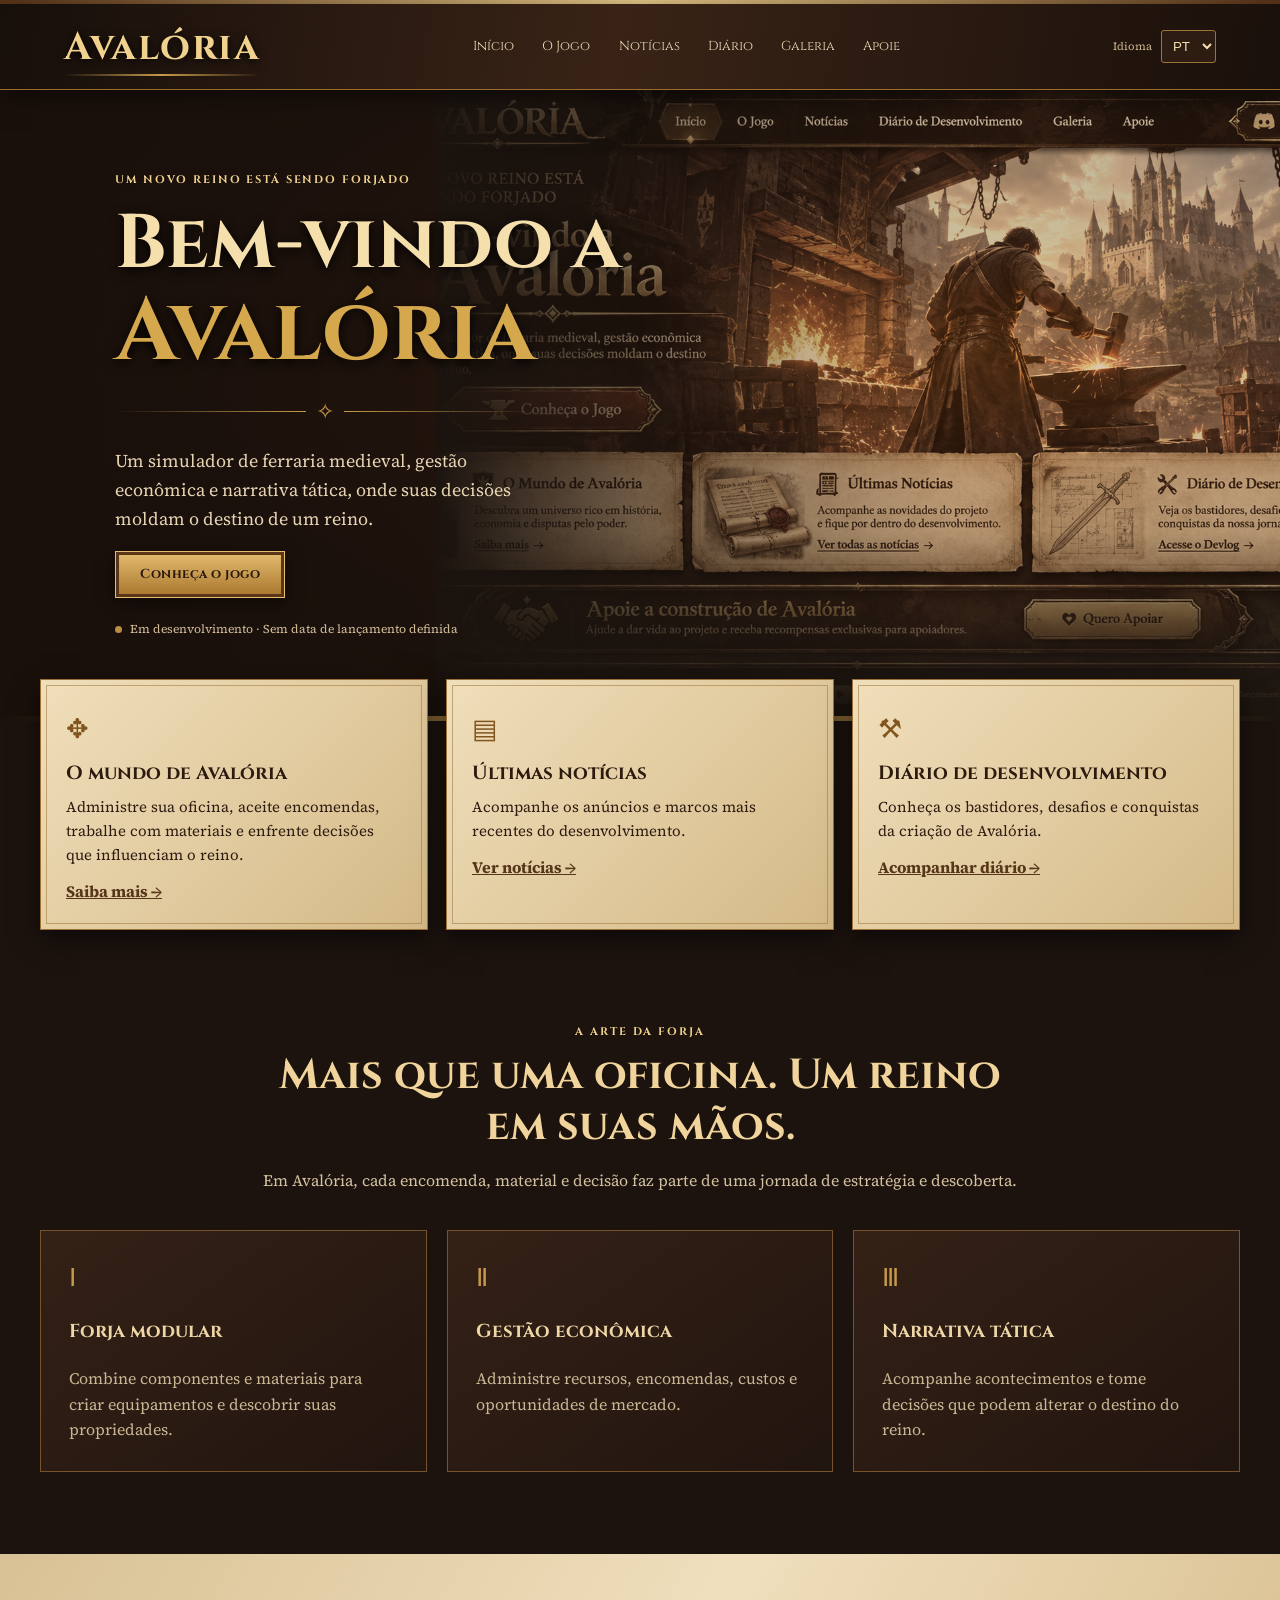
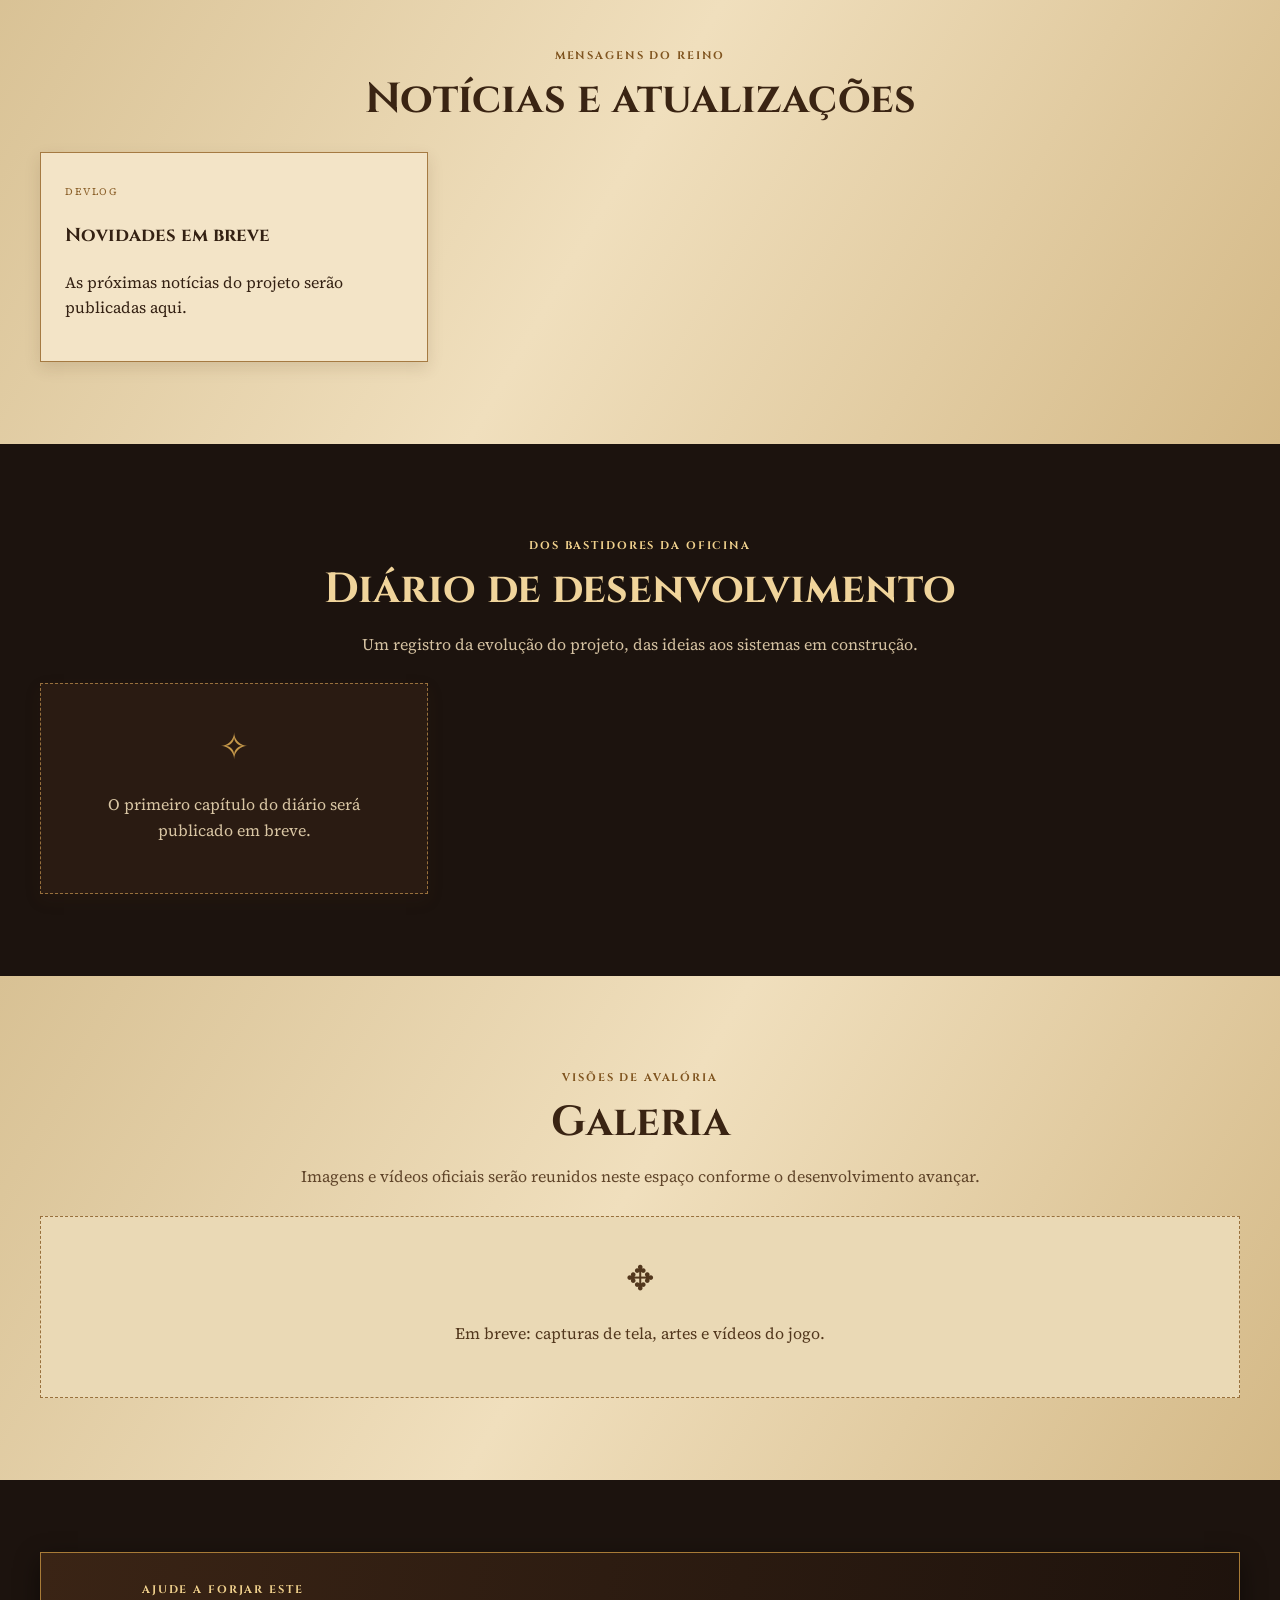
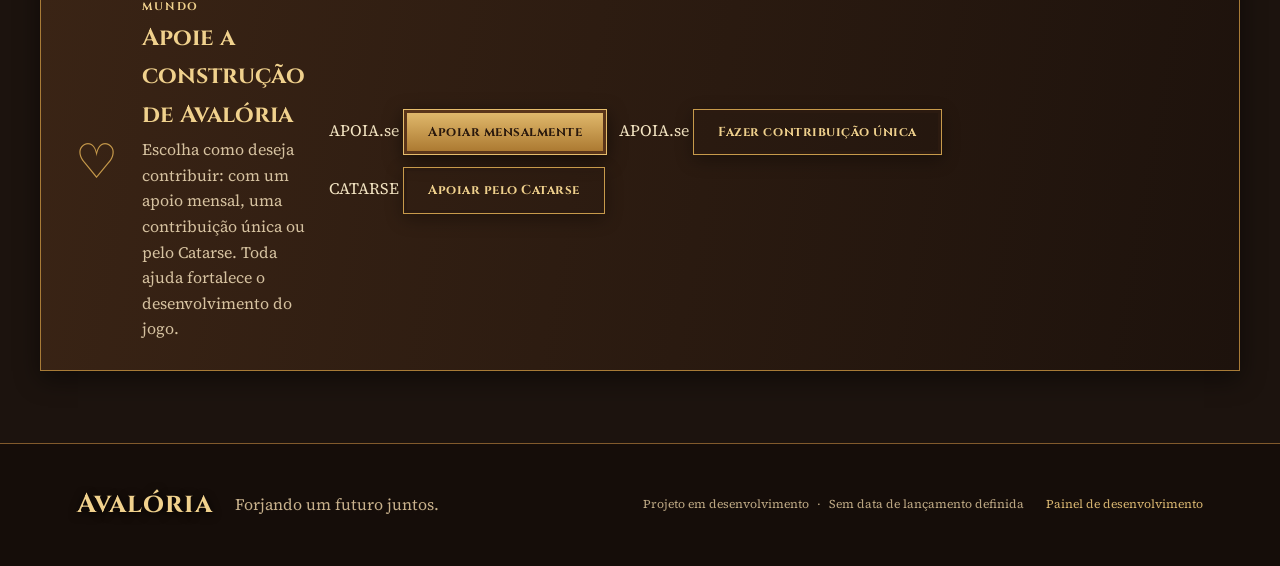
==== index.html @ 43fd10cb "Label support buttons with platform names" ====
<!doctype html>
<html lang="pt-BR">
<head>
  <meta charset="utf-8">
  <meta name="viewport" content="width=device-width, initial-scale=1">
  <meta name="theme-color" content="#21160f">
  <meta name="description" content="Conheça Avalória, um simulador medieval de ferraria, gestão econômica e narrativa tática.">
  <title>Avalória — Um novo reino está sendo forjado</title>
  <link rel="preconnect" href="https://fonts.googleapis.com">
  <link rel="preconnect" href="https://fonts.gstatic.com" crossorigin>
  <link href="https://fonts.googleapis.com/css2?family=Cinzel:wght@500;600;700&family=Source+Serif+4:wght@400;500;600&display=swap" rel="stylesheet">
  <link rel="stylesheet" href="assets/css/style.css">
</head>
<body>
  <div class="top-rule"></div>
  <header class="site-header">
    <a class="wordmark" href="#inicio" aria-label="Avalória - início">Avalória<span class="wordmark-rule"></span></a>
    <button class="menu-toggle" aria-label="Abrir menu" aria-expanded="false">☰</button>
    <nav class="main-nav" aria-label="Navegação principal">
      <a href="#inicio" data-i18n="nav.home">Início</a>
      <a href="#jogo" data-i18n="nav.game">O Jogo</a>
      <a href="#noticias" data-i18n="nav.news">Notícias</a>
      <a href="#devlog" data-i18n="nav.devlog">Diário</a>
      <a href="#galeria" data-i18n="nav.gallery">Galeria</a>
      <a href="#apoie" data-i18n="nav.support">Apoie</a>
    </nav>
    <div class="header-actions">
      <label class="language-label" for="language">Idioma</label>
      <select id="language" aria-label="Selecionar idioma">
        <option value="pt">PT</option>
        <option value="en">EN</option>
      </select>
    </div>
  </header>

  <main>
    <section class="hero" id="inicio">
      <div class="hero-shade"></div>
      <div class="hero-copy">
        <p class="eyebrow" data-i18n="hero.eyebrow">UM NOVO REINO ESTÁ SENDO FORJADO</p>
        <h1 data-i18n="hero.title">Bem-vindo a <em>Avalória</em></h1>
        <div class="ornament"><span></span>✧<span></span></div>
        <p class="hero-description" data-i18n="hero.description">Um simulador de ferraria medieval, gestão econômica e narrativa tática, onde suas decisões moldam o destino de um reino.</p>
        <a class="button button-gold" href="#jogo" data-i18n="hero.cta">Conheça o jogo</a>
        <p class="status-note"><span class="status-dot"></span><span data-i18n="hero.status">Em desenvolvimento · Sem data de lançamento definida</span></p>
      </div>
      <div class="hero-art" role="img" aria-label="Ilustração conceitual de uma forja medieval"></div>
      <div class="hero-bottom"></div>
    </section>

    <section class="intro-grid section-wrap" id="jogo">
      <article class="parchment-card">
        <span class="card-icon">✥</span>
        <h2 data-i18n="game.title">O mundo de Avalória</h2>
        <p data-i18n="game.text">Administre sua oficina, aceite encomendas, trabalhe com materiais e enfrente decisões que influenciam o reino.</p>
        <a href="#sobre" class="text-link" data-i18n="common.learn">Saiba mais →</a>
      </article>
      <article class="parchment-card">
        <span class="card-icon">▤</span>
        <h2 data-i18n="news.title">Últimas notícias</h2>
        <p data-i18n="news.text">Acompanhe os anúncios e marcos mais recentes do desenvolvimento.</p>
        <a href="#noticias" class="text-link" data-i18n="common.read">Ver notícias →</a>
      </article>
      <article class="parchment-card">
        <span class="card-icon">⚒</span>
        <h2 data-i18n="devlog.title">Diário de desenvolvimento</h2>
        <p data-i18n="devlog.text">Conheça os bastidores, desafios e conquistas da criação de Avalória.</p>
        <a href="#devlog" class="text-link" data-i18n="common.follow">Acompanhar diário →</a>
      </article>
    </section>

    <section class="content-section section-wrap" id="sobre">
      <div class="section-heading">
        <p class="eyebrow" data-i18n="about.eyebrow">A ARTE DA FORJA</p>
        <h2 data-i18n="about.title">Mais que uma oficina. Um reino em suas mãos.</h2>
        <p data-i18n="about.lead">Em Avalória, cada encomenda, material e decisão faz parte de uma jornada de estratégia e descoberta.</p>
      </div>
      <div class="feature-grid">
        <article class="feature">
          <span>Ⅰ</span><h3 data-i18n="features.forgeTitle">Forja modular</h3>
          <p data-i18n="features.forgeText">Combine componentes e materiais para criar equipamentos e descobrir suas propriedades.</p>
        </article>
        <article class="feature">
          <span>Ⅱ</span><h3 data-i18n="features.economyTitle">Gestão econômica</h3>
          <p data-i18n="features.economyText">Administre recursos, encomendas, custos e oportunidades de mercado.</p>
        </article>
        <article class="feature">
          <span>Ⅲ</span><h3 data-i18n="features.storyTitle">Narrativa tática</h3>
          <p data-i18n="features.storyText">Acompanhe acontecimentos e tome decisões que podem alterar o destino do reino.</p>
        </article>
      </div>
    </section>

    <section class="content-section parchment-band" id="noticias">
      <div class="section-wrap">
        <div class="section-heading compact">
          <p class="eyebrow" data-i18n="news.eyebrow">MENSAGENS DO REINO</p>
          <h2 data-i18n="news.heading">Notícias e atualizações</h2>
        </div>
        <div class="post-grid" id="news-list">
          <article class="post-card"><span class="post-date">DEVLOG</span><h3 data-i18n="news.placeholderTitle">Novidades em breve</h3><p data-i18n="news.placeholderText">As próximas notícias do projeto serão publicadas aqui.</p></article>
        </div>
      </div>
    </section>

    <section class="content-section section-wrap" id="devlog">
      <div class="section-heading compact">
        <p class="eyebrow" data-i18n="devlog.eyebrow">DOS BASTIDORES DA OFICINA</p>
        <h2 data-i18n="devlog.heading">Diário de desenvolvimento</h2>
        <p data-i18n="devlog.intro">Um registro da evolução do projeto, das ideias aos sistemas em construção.</p>
      </div>
      <div class="post-grid" id="devlog-list">
        <article class="post-card devlog-placeholder">
          <span class="large-rune">✧</span>
          <p data-i18n="devlog.placeholder">O primeiro capítulo do diário será publicado em breve.</p>
        </article>
      </div>
    </section>

    <section class="content-section parchment-band" id="galeria">
      <div class="section-wrap">
        <div class="section-heading compact">
          <p class="eyebrow" data-i18n="gallery.eyebrow">VISÕES DE AVALÓRIA</p>
          <h2 data-i18n="gallery.heading">Galeria</h2>
          <p data-i18n="gallery.intro">Imagens e vídeos oficiais serão reunidos neste espaço conforme o desenvolvimento avançar.</p>
        </div>
        <div class="gallery-grid" id="gallery-list"><div class="gallery-placeholder"><span>✥</span><p data-i18n="gallery.placeholder">Em breve: capturas de tela, artes e vídeos do jogo.</p></div></div>
      </div>
    </section>

    <section class="support-banner section-wrap" id="apoie">
      <div class="support-mark">♡</div>
      <div class="support-copy">
        <p class="eyebrow" data-i18n="support.eyebrow">AJUDE A FORJAR ESTE MUNDO</p>
        <h2 data-i18n="support.title">Apoie a construção de Avalória</h2>
        <p data-i18n="support.text">Escolha como deseja contribuir: com um apoio mensal ou uma contribuição única. Toda ajuda fortalece o desenvolvimento do jogo.</p>
      </div>
      <div class="support-actions">
        <div class="support-option">
          <span class="support-platform">APOIA.se</span>
          <a class="button button-gold" href="https://apoia.se/avaloria" target="_blank" rel="noopener noreferrer" data-i18n="support.monthly">Apoiar mensalmente</a>
        </div>
        <div class="support-option">
          <span class="support-platform">APOIA.se</span>
          <a class="button button-outline" href="https://apoia.se/avaloriapontual" target="_blank" rel="noopener noreferrer" data-i18n="support.once">Fazer contribuição única</a>
        </div>
        <div class="support-option">
          <span class="support-platform">CATARSE</span>
          <a class="button button-outline" href="https://www.catarse.com.br/avaloria" target="_blank" rel="noopener noreferrer" data-i18n="support.catarse">Apoiar pelo Catarse</a>
        </div>
      </div>
    </section>
  </main>

  <footer class="site-footer">
    <a class="footer-wordmark" href="#inicio">Avalória</a>
    <p data-i18n="footer.tagline">Forjando um futuro juntos.</p>
    <div class="footer-meta"><span data-i18n="footer.status">Projeto em desenvolvimento</span><span>·</span><span data-i18n="footer.release">Sem data de lançamento definida</span></div>
    <a class="footer-admin" href="admin/" data-i18n="footer.admin">Painel de desenvolvimento</a>
  </footer>
  <script src="assets/js/i18n.js"></script>
  <script src="assets/js/main.js"></script>
</body>
</html>
---- assets/css/style.css ----
*{box-sizing:border-box} :root{--wood:#21160f;--wood2:#382318;--gold:#c79a4b;--gold-light:#f0d18d;--paper:#e8d5ad;--paper-light:#f4e8cb;--ink:#2d1b10;--muted:#b9a17b} html{scroll-behavior:smooth} body{margin:0;background:#1c130e;color:#f3e4c2;font-family:"Source Serif 4",Georgia,serif;line-height:1.6} a{color:inherit}.top-rule{height:4px;background:linear-gradient(90deg,#5b3518,var(--gold-light),#5b3518)}.site-header{position:relative;z-index:5;min-height:86px;padding:12px clamp(20px,5vw,76px);display:flex;align-items:center;justify-content:space-between;gap:24px;background:linear-gradient(100deg,#170f0b,#392316 48%,#1a100b);border-bottom:1px solid #9a6d2d;box-shadow:0 6px 24px #0008}.wordmark,.footer-wordmark{font-family:Cinzel,serif;font-weight:700;color:var(--gold-light);font-size:clamp(28px,3vw,43px);text-decoration:none;letter-spacing:.04em;text-shadow:0 2px 10px #000}.wordmark-rule{display:block;height:2px;margin-top:-4px;background:linear-gradient(90deg,transparent,var(--gold),transparent)}.main-nav{display:flex;gap:clamp(12px,2.2vw,32px);align-items:center}.main-nav a,.admin-link{font-family:Cinzel,serif;font-size:13px;text-decoration:none;color:#f0dfbd;white-space:nowrap}.main-nav a:hover,.admin-link:hover{color:var(--gold-light)}.header-actions{display:flex;align-items:center;gap:9px}.language-label{font-size:11px;color:#c8b18a}.header-actions select{background:#2d1c12;color:#f5dfb0;border:1px solid #9d7438;padding:7px;border-radius:3px}.admin-link{border-left:1px solid #80602f;padding-left:12px}.menu-toggle{display:none;background:none;color:var(--gold-light);border:1px solid #9d7438;padding:8px 12px;font-size:20px}.hero{position:relative;min-height:590px;display:flex;align-items:center;overflow:hidden;background:radial-gradient(ellipse at 78% 42%,#a65a1c 0,#5b3018 23%,#24160f 62%,#160e09 100%)}.hero-art{position:absolute;inset:0 0 0 34%;background:linear-gradient(90deg,#1b110d 0%,#1b110d66 25%,transparent 60%),linear-gradient(0deg,#1c130e 0%,transparent 30%),url("../images/hero-conceito.png") center 44%/cover;opacity:.68;filter:sepia(.45) saturate(.85)}.hero-shade{position:absolute;inset:0;background:linear-gradient(90deg,#1a100b 0%,#1a100bdd 32%,transparent 75%)}.hero-copy{position:relative;z-index:2;width:min(600px,58%);margin-left:clamp(24px,9vw,140px);padding:70px 0}.eyebrow{font-family:Cinzel,serif;letter-spacing:.17em;color:var(--gold-light);font-size:11px;font-weight:700}.hero h1{font-family:Cinzel,serif;font-size:clamp(42px,6vw,76px);line-height:1.08;margin:14px 0;color:#f5dfad;text-shadow:0 3px 12px #000}.hero h1 em{display:block;font-style:normal;font-size:1.16em;color:#d6a84e}.ornament{display:flex;align-items:center;gap:10px;color:var(--gold);font-size:22px;max-width:420px}.ornament span{height:1px;flex:1;background:linear-gradient(90deg,transparent,var(--gold))}.ornament span:last-child{background:linear-gradient(90deg,var(--gold),transparent)}.hero-description{max-width:430px;font-size:18px;color:#e7d5b4}.button{display:inline-flex;align-items:center;justify-content:center;padding:12px 24px;text-decoration:none;font-family:Cinzel,serif;font-weight:700;font-size:13px;letter-spacing:.04em;border:1px solid #e6bd6d;box-shadow:inset 0 0 0 3px #5a351a,0 5px 18px #0008;transition:.2s}.button:hover{transform:translateY(-2px);filter:brightness(1.12)}.button-gold{background:linear-gradient(#e4bd70,#a8752d);color:#29180d}.status-note{font-size:12px;color:#d2bd99;margin-top:22px}.status-dot{display:inline-block;width:7px;height:7px;border-radius:50%;background:#b98d42;margin-right:8px}.hero-bottom{position:absolute;bottom:0;left:0;right:0;height:5px;background:linear-gradient(90deg,transparent,#b78a43,transparent)}.section-wrap{width:min(1200px,calc(100% - 44px));margin-inline:auto}.intro-grid{position:relative;z-index:3;margin-top:-42px;display:grid;grid-template-columns:repeat(3,1fr);gap:18px}.parchment-card{background:linear-gradient(135deg,#f0dfbb,#d4b987);color:var(--ink);padding:27px 25px 24px;border:1px solid #9c7138;box-shadow:0 10px 25px #0008;position:relative}.parchment-card:after{content:"";position:absolute;inset:5px;border:1px solid #a77d43;pointer-events:none;opacity:.6}.card-icon{font-size:27px;color:#82551f}.parchment-card h2{font-family:Cinzel,serif;font-size:19px;margin:7px 0}.parchment-card p{font-size:15px;margin:0 0 12px}.text-link{font-weight:700;color:#573619}.content-section{padding-top:82px;padding-bottom:82px}.section-heading{text-align:center;max-width:760px;margin:0 auto 36px}.section-heading h2{font-family:Cinzel,serif;font-size:clamp(28px,4vw,42px);line-height:1.2;margin:8px 0 14px;color:#f0d49b}.section-heading p:not(.eyebrow){color:#d4c1a1}.feature-grid{display:grid;grid-template-columns:repeat(3,1fr);gap:20px}.feature{padding:28px;border:1px solid #76532d;background:linear-gradient(145deg,#342116,#21150f)}.feature>span{font-family:Cinzel,serif;color:var(--gold);font-size:25px}.feature h3{font-family:Cinzel,serif;color:#eed6a6}.feature p{color:#c9b694;margin-bottom:0}.parchment-band{background:linear-gradient(120deg,#d8c194,#f0dfbd 48%,#d4b987);color:#2c1b10}.parchment-band .section-heading h2{color:#3a2413}.parchment-band .section-heading p:not(.eyebrow){color:#60452a}.parchment-band .eyebrow{color:#805520}.compact{margin-bottom:26px}.post-grid{display:grid;grid-template-columns:repeat(3,1fr);gap:18px}.post-card{padding:24px;background:#f3e4c7;border:1px solid #a57a42;box-shadow:0 6px 15px #4c2d1422;color:#342113}.post-card h3{font-family:Cinzel,serif}.post-date{font-size:10px;letter-spacing:.15em;color:#8c612b}.devlog-placeholder,.gallery-placeholder{border:1px dashed #98703c;padding:34px;text-align:center;color:#d9c6a4;background:#2a1b12}.large-rune{font-size:36px;color:var(--gold)}.gallery-placeholder{background:#ead9b5;color:#52371d}.gallery-placeholder span{font-size:34px}.support-banner{margin-top:72px;margin-bottom:72px;padding:28px 34px;display:flex;align-items:center;gap:24px;border:1px solid #a87b37;background:linear-gradient(100deg,#3a2415,#1d120c);box-shadow:0 8px 24px #0007}.support-mark{font-size:48px;color:var(--gold)}.support-copy{flex:1}.support-copy h2{font-family:Cinzel,serif;color:#f0d18d;margin:3px 0}.support-copy p:last-child{margin:0;color:#d6c2a0}.support-copy .eyebrow{margin:0}.site-footer{padding:32px clamp(20px,6vw,90px);border-top:1px solid #815a2c;display:flex;align-items:center;gap:22px;flex-wrap:wrap;background:#150d09}.footer-wordmark{font-size:27px}.site-footer p{color:#c8b18c}.footer-meta{margin-left:auto;display:flex;gap:8px;flex-wrap:wrap;color:#bca783;font-size:12px}.footer-admin{font-size:12px;color:#d5b36f}.site-footer a{text-decoration:none}@media(max-width:950px){.site-header{flex-wrap:wrap}.menu-toggle{display:block;margin-left:auto}.main-nav{display:none;order:4;width:100%;flex-direction:column;align-items:flex-start;padding:12px 0}.main-nav.open{display:flex}.header-actions{order:3}.hero-copy{width:70%;margin-left:6vw}.hero-art{left:20%;opacity:.48}.intro-grid{grid-template-columns:1fr}.parchment-card{padding:22px}.feature-grid,.post-grid{grid-template-columns:1fr}.support-banner{flex-wrap:wrap}.support-banner .button{width:100%}.footer-meta{margin-left:0}}@media(max-width:560px){.site-header{padding:12px 18px}.wordmark{font-size:30px}.hero{min-height:560px}.hero-copy{width:auto;margin:0;padding:60px 24px}.hero-art{left:0;opacity:.28}.hero h1{font-size:43px}.hero-description{font-size:16px}.section-wrap{width:calc(100% - 32px)}.content-section{padding-top:58px;padding-bottom:58px}.support-banner{padding:22px}.site-footer{display:block}.footer-meta{margin-top:12px}.intro-grid{margin-top:-24px}}

.gallery-grid{display:grid;grid-template-columns:repeat(3,minmax(0,1fr));gap:18px;align-items:stretch}
.gallery-card{overflow:hidden;background:#f3e4c7;border:1px solid #a57a42;box-shadow:0 6px 15px #4c2d1422;color:#342113}
.gallery-card img{display:block;width:100%;height:210px;object-fit:cover}
.gallery-card-content{padding:18px 20px 20px}
.gallery-card h3{font-family:Cinzel,serif;margin:0 0 8px;color:#342113}
.gallery-card p{margin:0 0 12px;color:#60452a}
.gallery-card a{display:inline-block;color:#805520;font-weight:700}
.gallery-grid .gallery-placeholder{grid-column:1/-1}
@media(max-width:950px){.gallery-grid{grid-template-columns:1fr}}

.support-actions{display:flex;align-items:center;gap:12px;flex-wrap:wrap}
.button-outline{background:transparent;color:#f0d18d;border-color:#c79a4b;box-shadow:inset 0 0 0 3px #2b1a10,0 5px 18px #0005}
.button-outline:hover{background:#4a301c}
@media(max-width:950px){.support-actions{width:100%}.support-actions .button{flex:1}}
@media(max-width:560px){.support-actions{flex-direction:column}.support-actions .button{width:100%}}
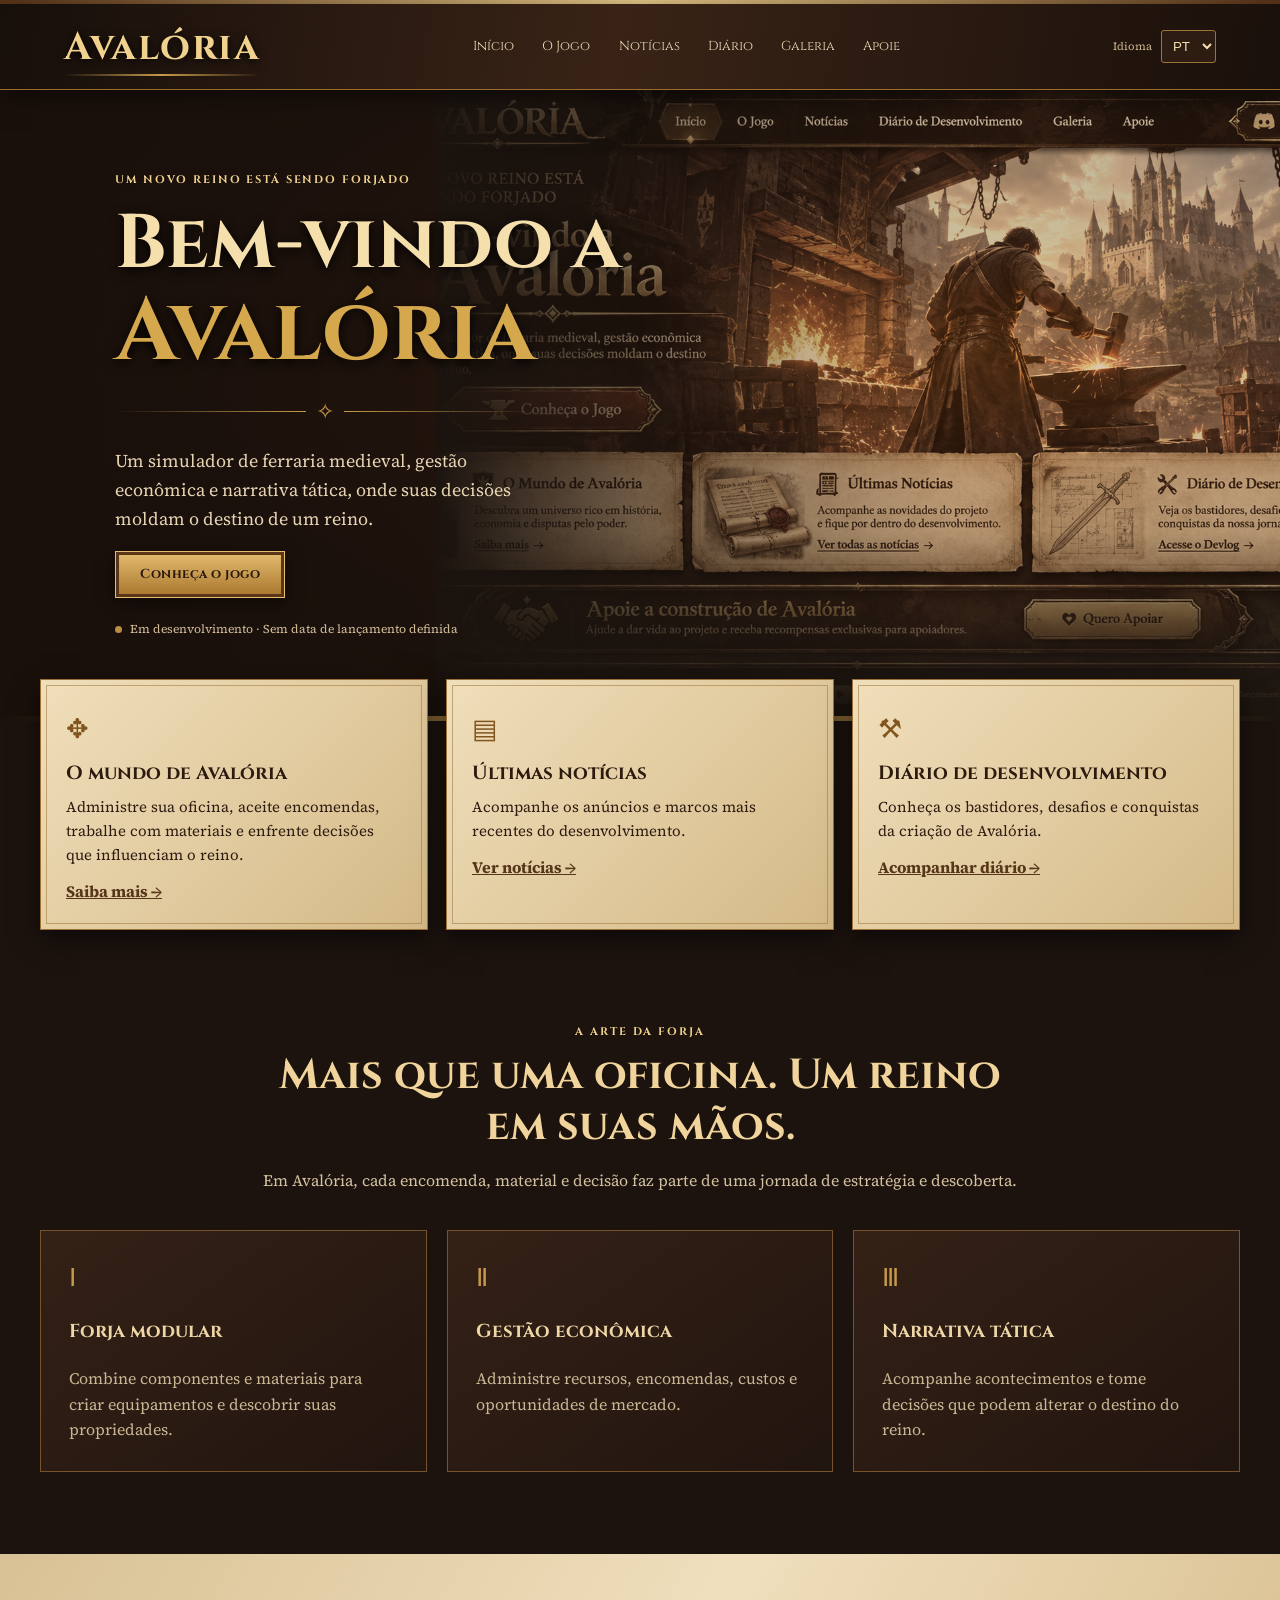
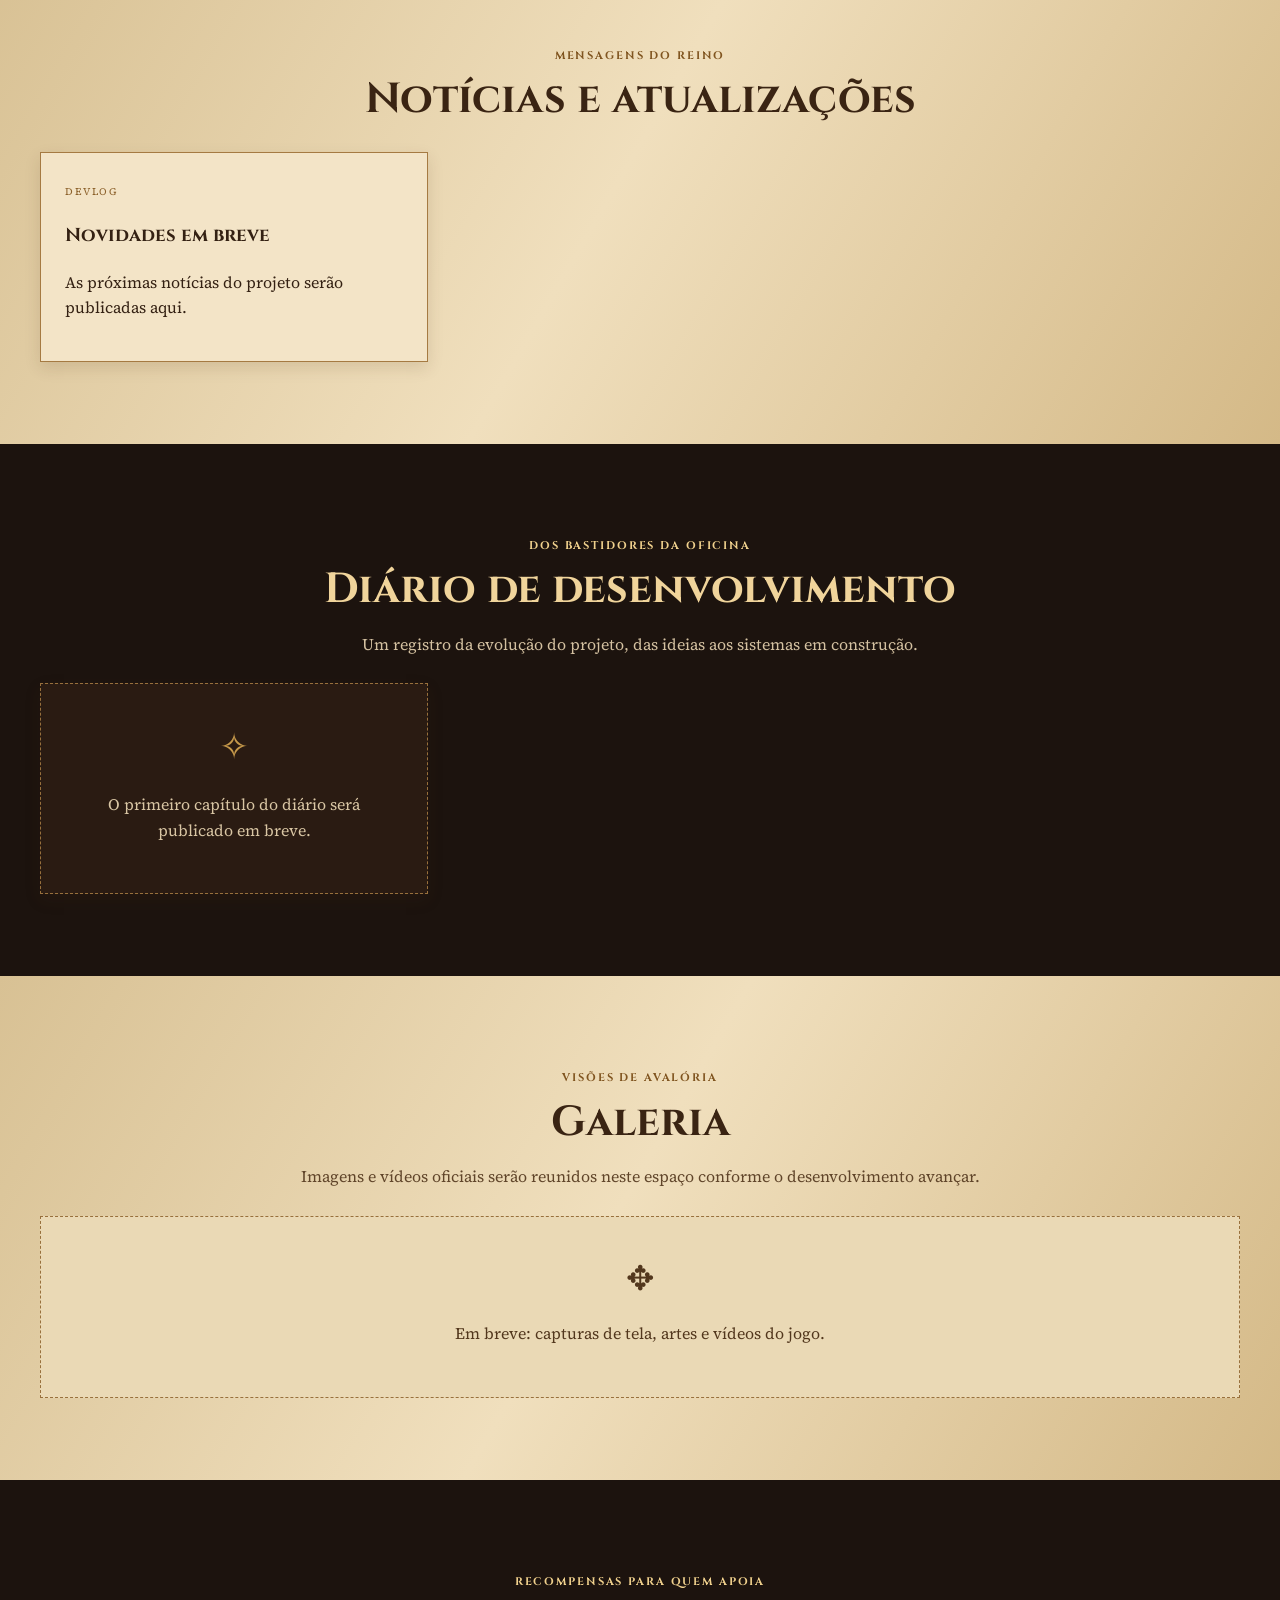
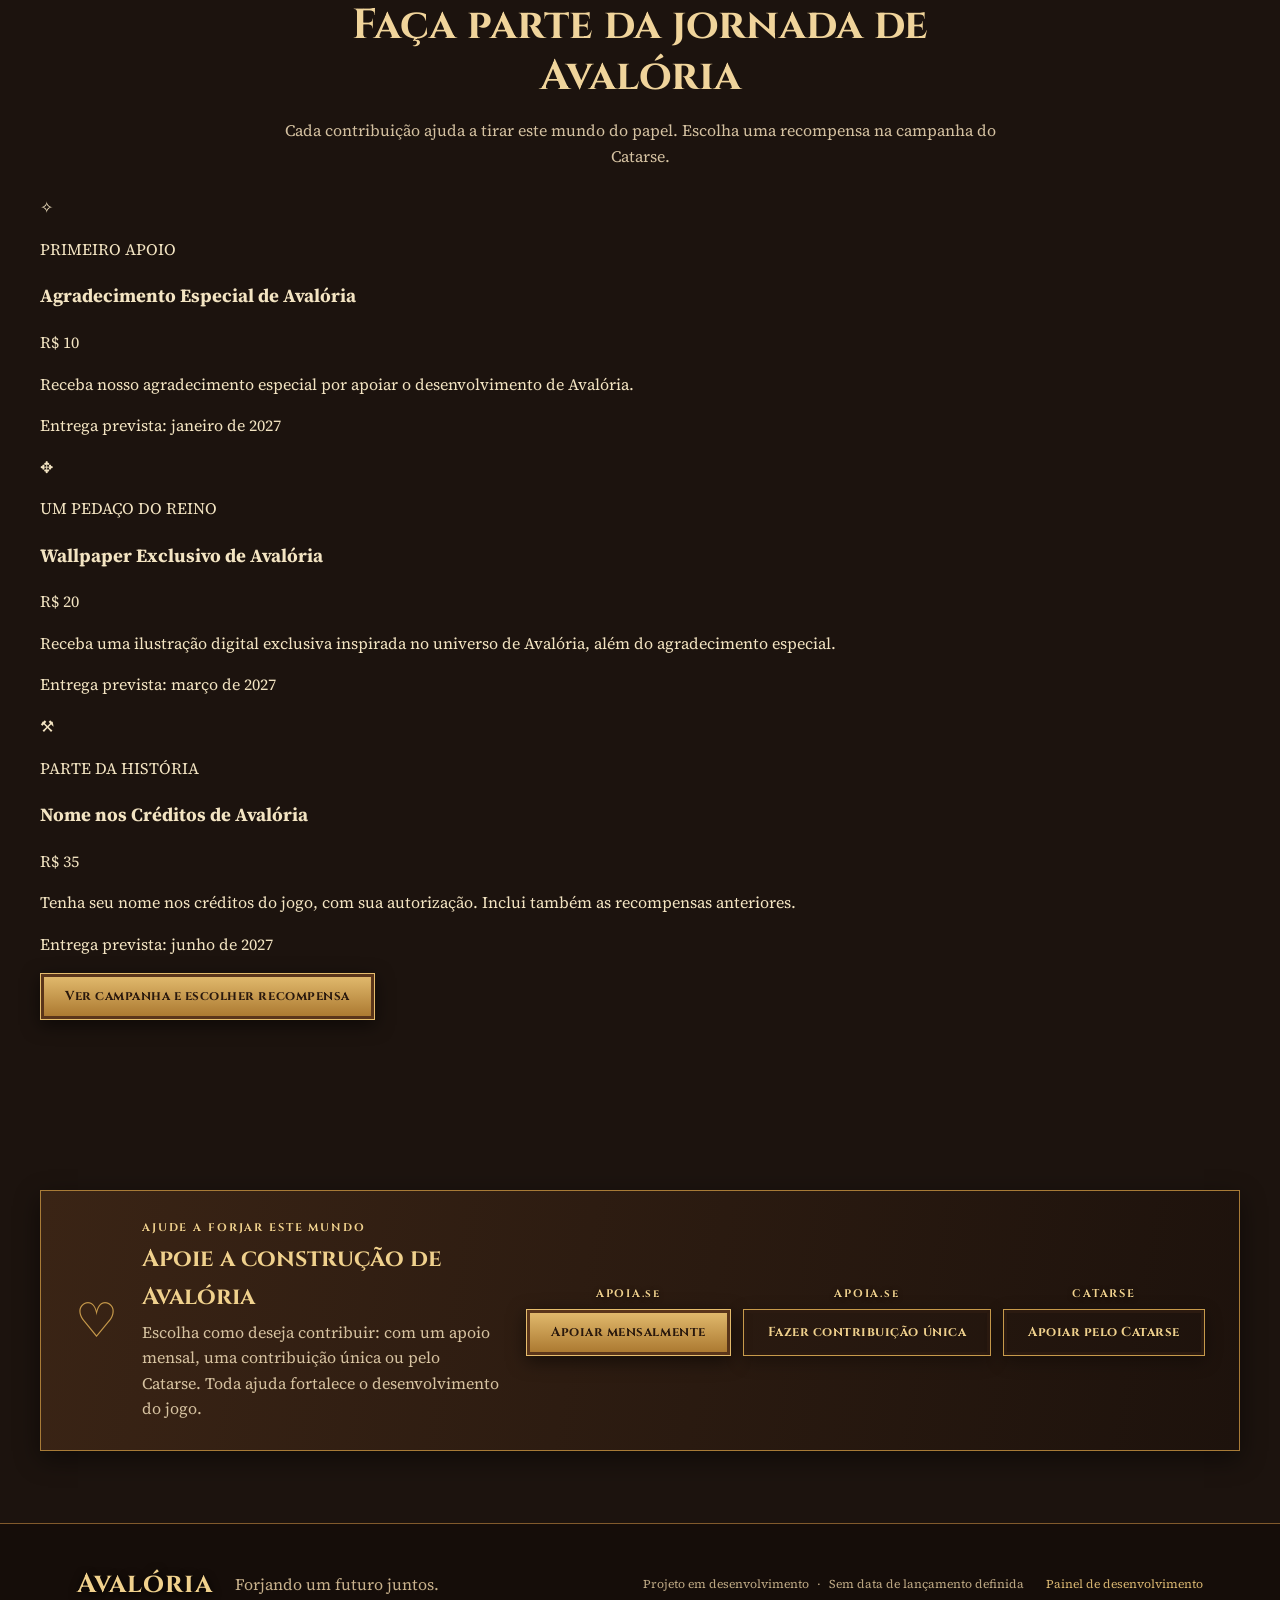
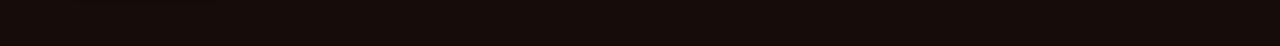
==== commit 4fd948e0: "Add Catarse reward showcase section" ====
--- a/index.html
+++ b/index.html
@@ -128,6 +128,47 @@
       </div>
     </section>
 
+    <section class="content-section support-rewards section-wrap" id="recompensas">
+      <div class="section-heading compact">
+        <p class="eyebrow" data-i18n="rewards.eyebrow">RECOMPENSAS PARA QUEM APOIA</p>
+        <h2 data-i18n="rewards.heading">Faça parte da jornada de Avalória</h2>
+        <p data-i18n="rewards.intro">Cada contribuição ajuda a tirar este mundo do papel. Escolha uma recompensa na campanha do Catarse.</p>
+      </div>
+      <div class="reward-grid">
+        <article class="reward-card">
+          <div class="reward-art reward-art-thanks" aria-hidden="true"><span>✧</span></div>
+          <div class="reward-content">
+            <p class="reward-level" data-i18n="rewards.level1">PRIMEIRO APOIO</p>
+            <h3 data-i18n="rewards.thanksTitle">Agradecimento Especial de Avalória</h3>
+            <p class="reward-price">R$ 10</p>
+            <p data-i18n="rewards.thanksText">Receba nosso agradecimento especial por apoiar o desenvolvimento de Avalória.</p>
+            <p class="reward-delivery" data-i18n="rewards.thanksDelivery">Entrega prevista: janeiro de 2027</p>
+          </div>
+        </article>
+        <article class="reward-card">
+          <div class="reward-art reward-art-wallpaper" aria-hidden="true"><span>✥</span></div>
+          <div class="reward-content">
+            <p class="reward-level" data-i18n="rewards.level2">UM PEDAÇO DO REINO</p>
+            <h3 data-i18n="rewards.wallpaperTitle">Wallpaper Exclusivo de Avalória</h3>
+            <p class="reward-price">R$ 20</p>
+            <p data-i18n="rewards.wallpaperText">Receba uma ilustração digital exclusiva inspirada no universo de Avalória, além do agradecimento especial.</p>
+            <p class="reward-delivery" data-i18n="rewards.wallpaperDelivery">Entrega prevista: março de 2027</p>
+          </div>
+        </article>
+        <article class="reward-card">
+          <div class="reward-art reward-art-credits" aria-hidden="true"><span>⚒</span></div>
+          <div class="reward-content">
+            <p class="reward-level" data-i18n="rewards.level3">PARTE DA HISTÓRIA</p>
+            <h3 data-i18n="rewards.creditsTitle">Nome nos Créditos de Avalória</h3>
+            <p class="reward-price">R$ 35</p>
+            <p data-i18n="rewards.creditsText">Tenha seu nome nos créditos do jogo, com sua autorização. Inclui também as recompensas anteriores.</p>
+            <p class="reward-delivery" data-i18n="rewards.creditsDelivery">Entrega prevista: junho de 2027</p>
+          </div>
+        </article>
+      </div>
+      <p class="rewards-cta"><a class="button button-gold" href="https://www.catarse.com.br/avaloria" target="_blank" rel="noopener noreferrer" data-i18n="rewards.cta">Ver campanha e escolher recompensa</a></p>
+    </section>
+
     <section class="support-banner section-wrap" id="apoie">
       <div class="support-mark">♡</div>
       <div class="support-copy">
--- a/assets/css/style.css
+++ b/assets/css/style.css
@@ -15,3 +15,9 @@
 .button-outline:hover{background:#4a301c}
 @media(max-width:950px){.support-actions{width:100%}.support-actions .button{flex:1}}
 @media(max-width:560px){.support-actions{flex-direction:column}.support-actions .button{width:100%}}
+
+
+/* Identificação da plataforma acima de cada opção de apoio */
+.support-option{display:flex;flex-direction:column;align-items:center;gap:7px;min-width:0}
+.support-platform{font-family:Cinzel,serif;font-size:11px;font-weight:700;letter-spacing:.16em;color:var(--gold-light);text-shadow:0 1px 5px #0008}
+@media(max-width:560px){.support-option{width:100%}}
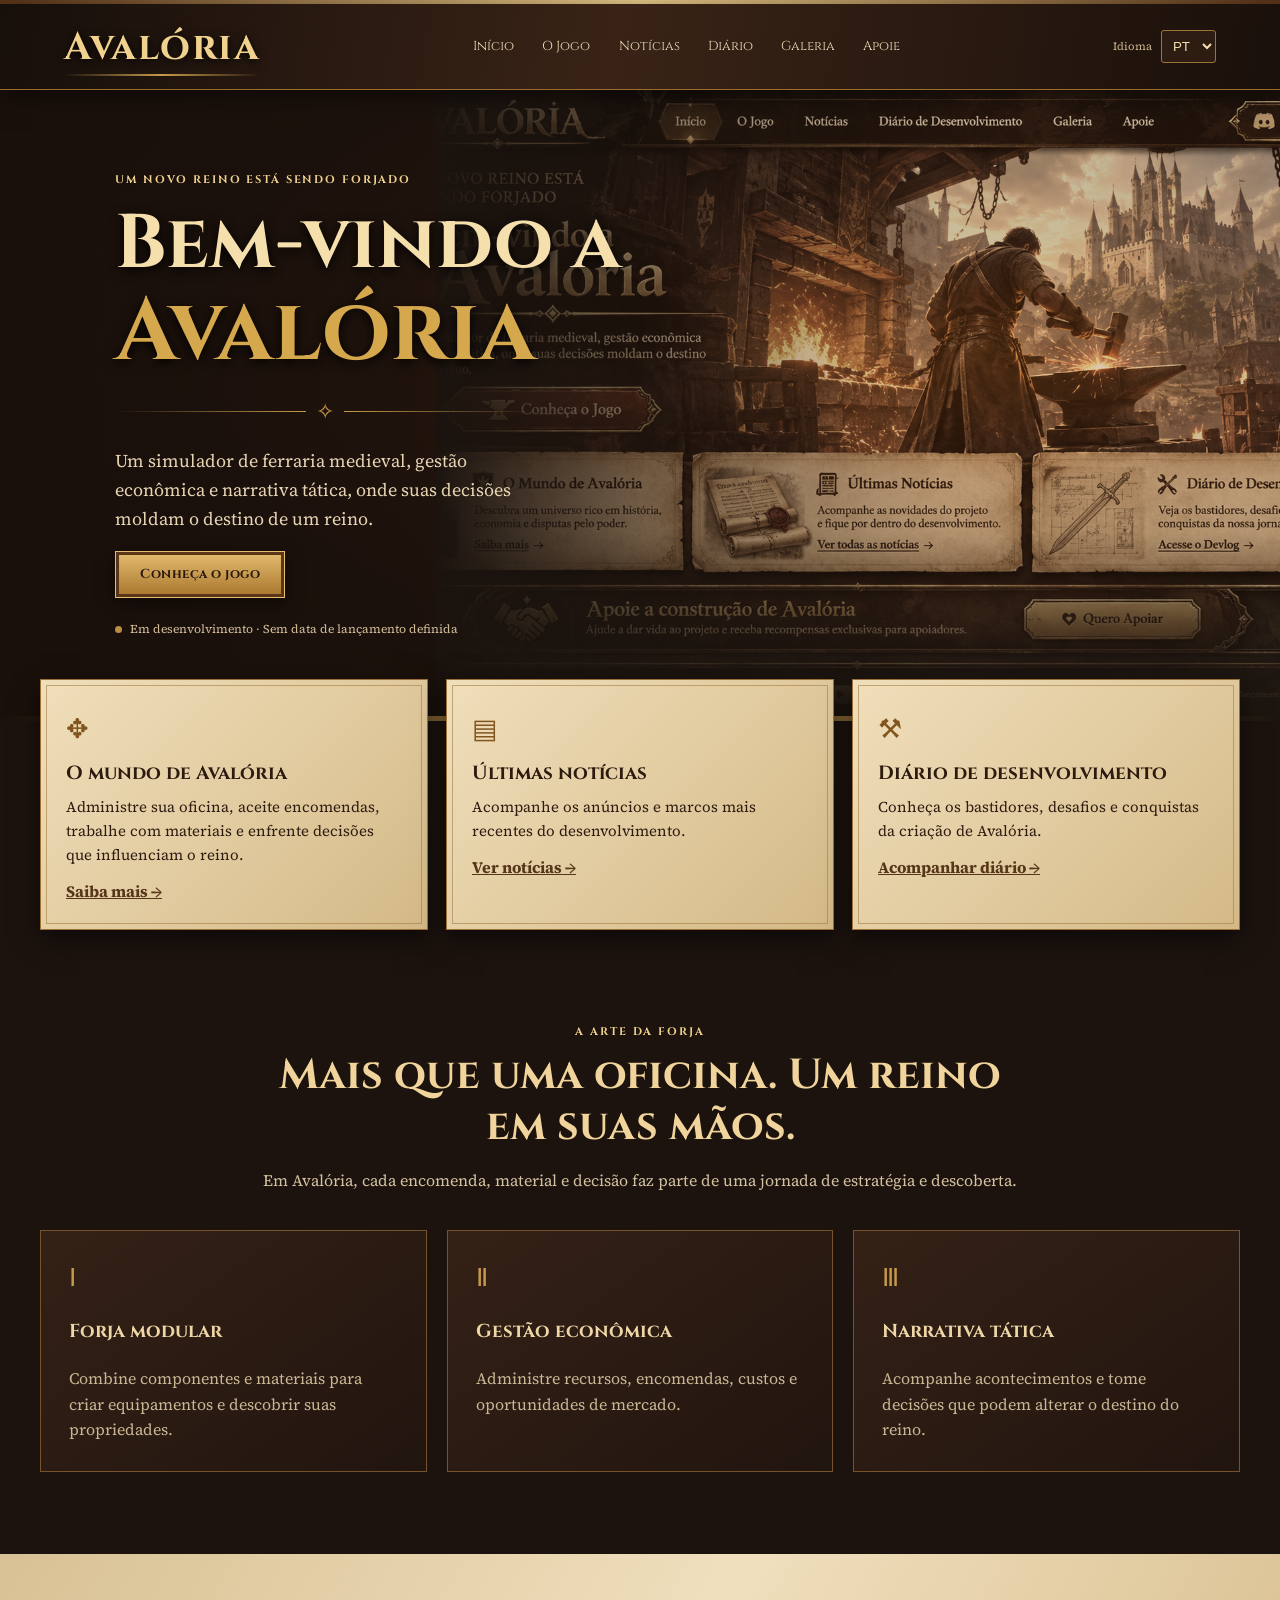
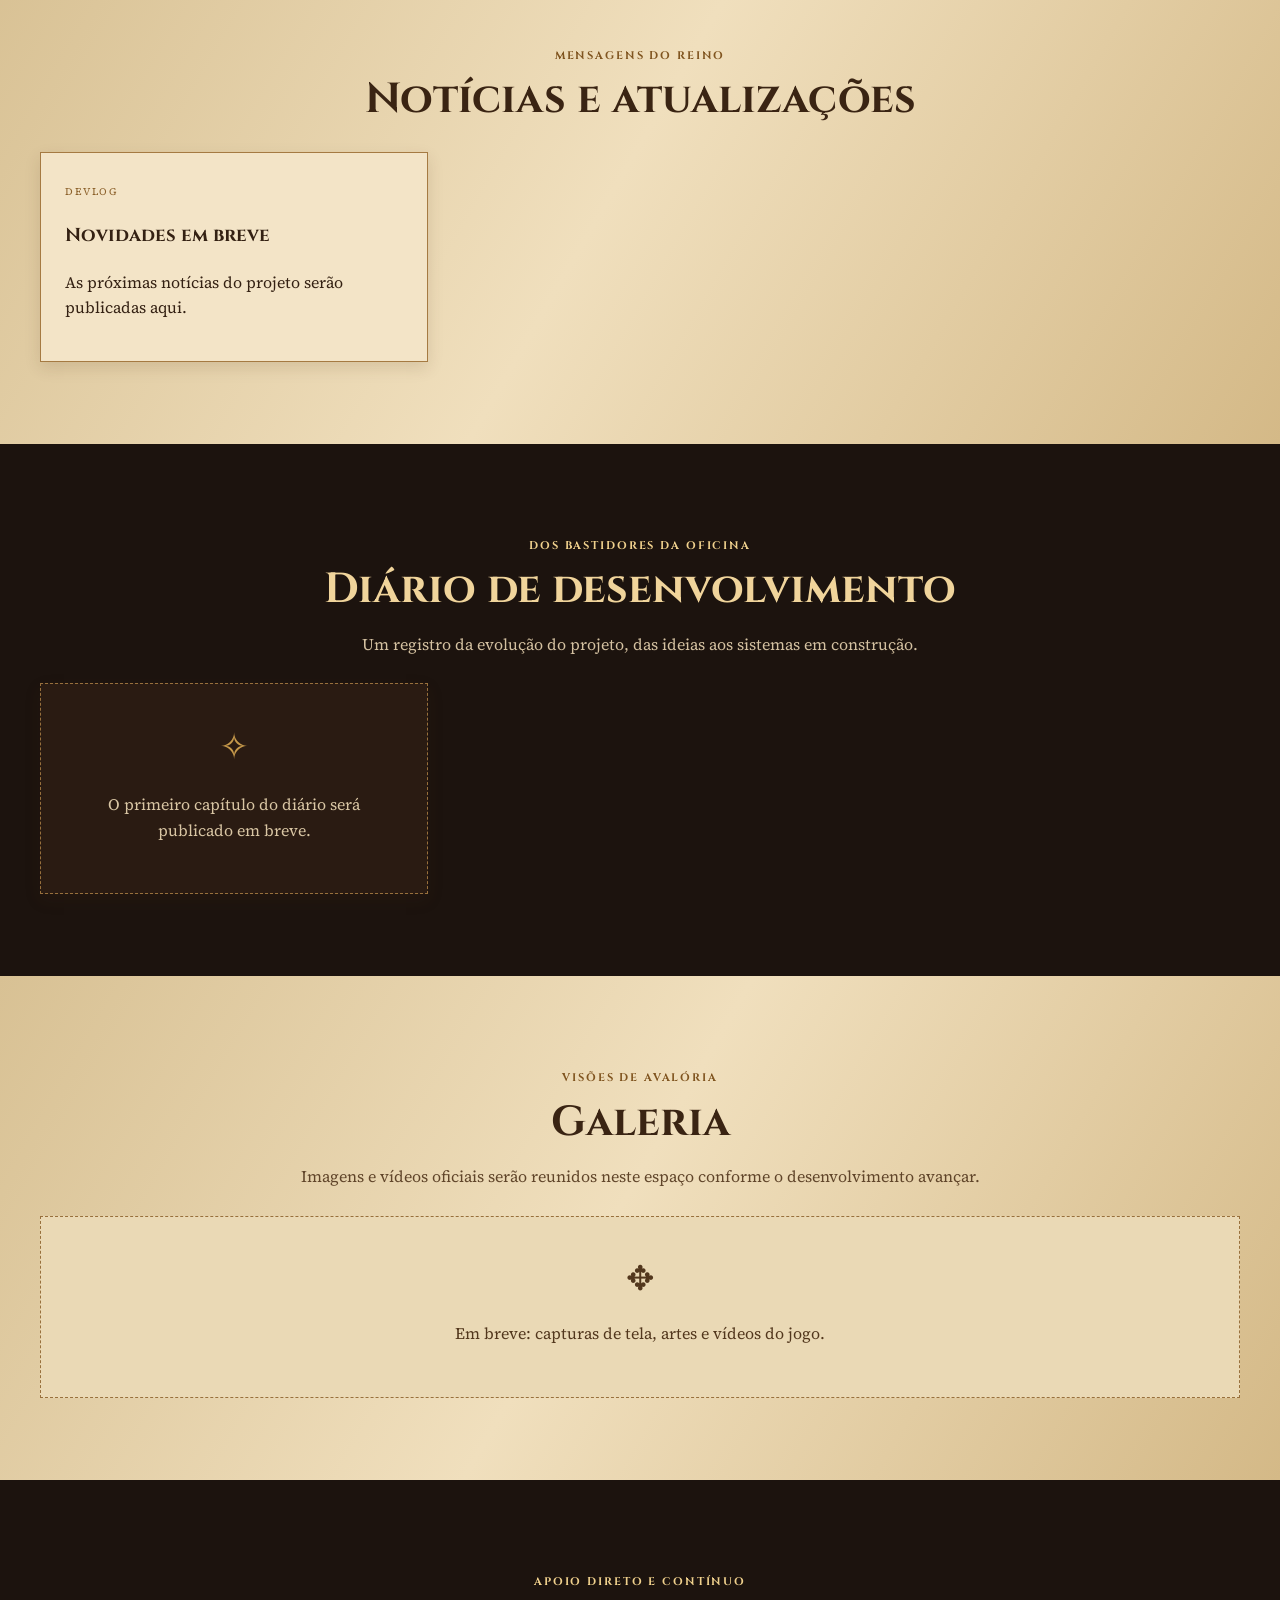
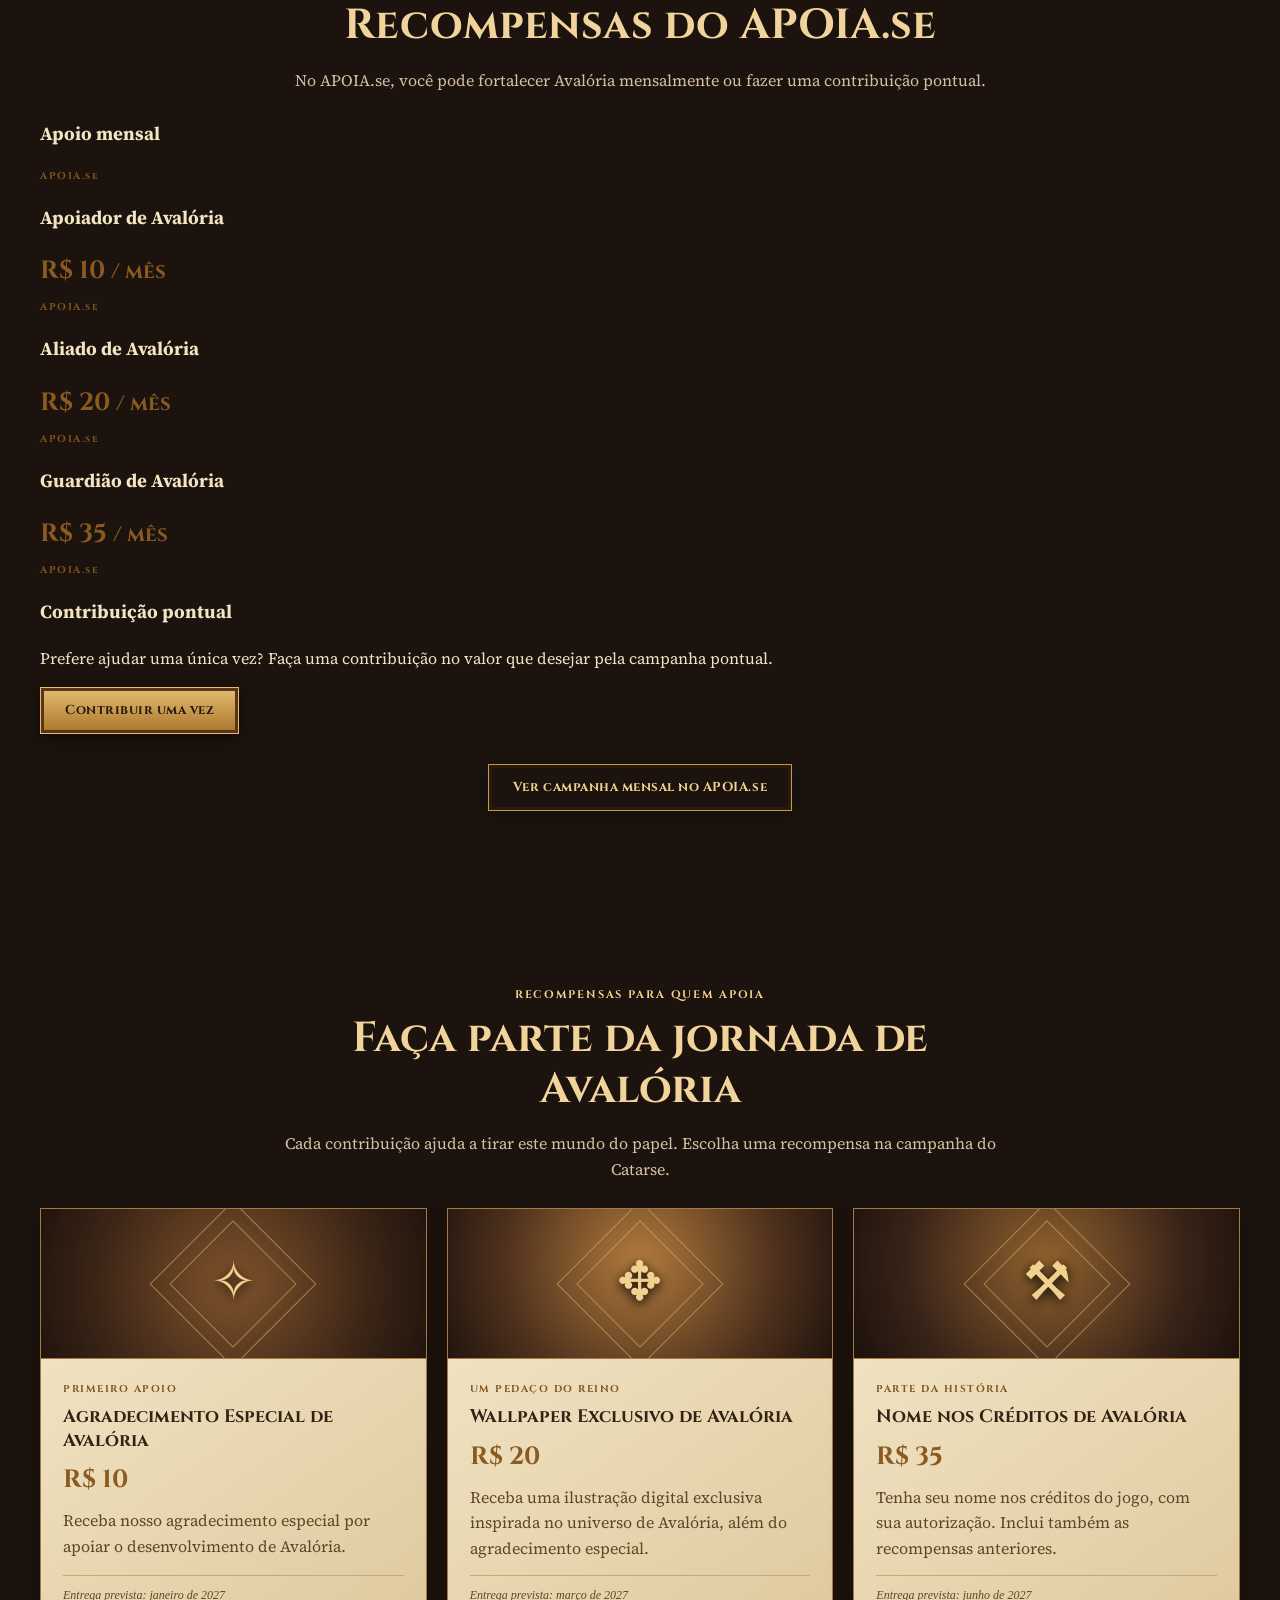
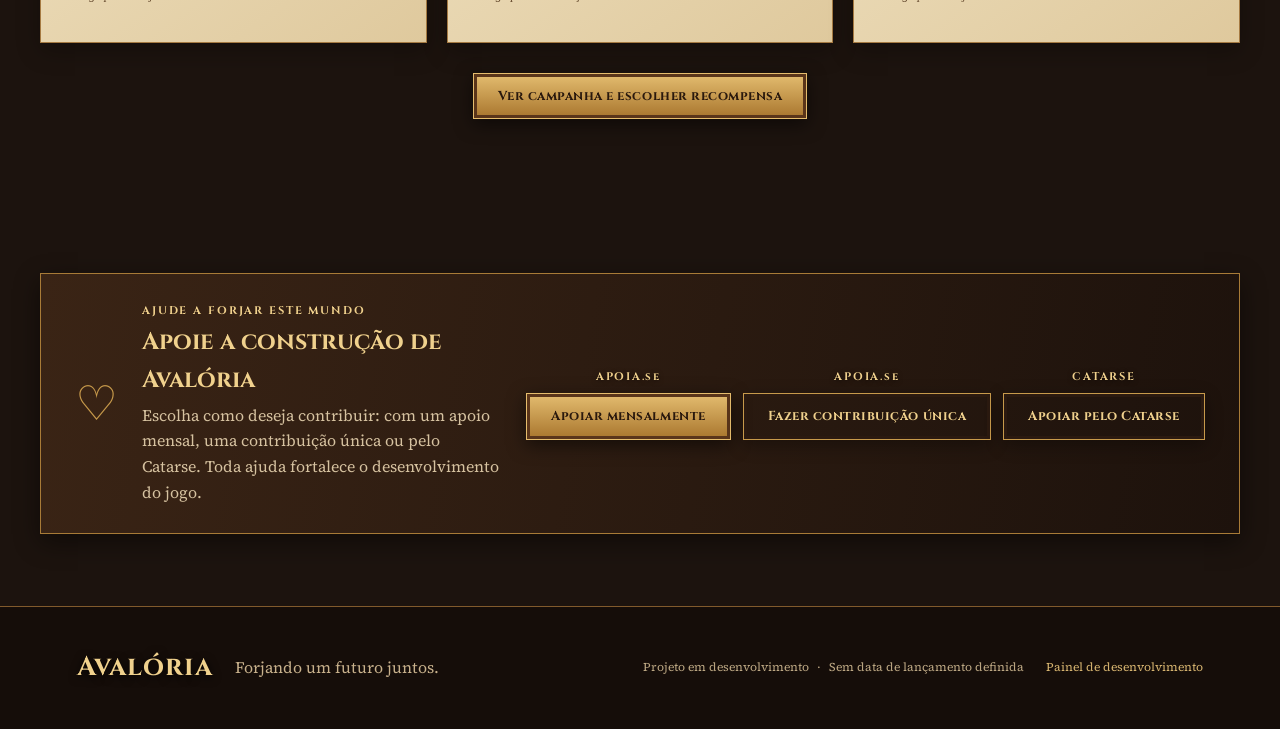
==== commit 14c893f8: "Separate APOIA.se and Catarse reward sections" ====
--- a/index.html
+++ b/index.html
@@ -128,41 +128,60 @@
       </div>
     </section>
 
+    <section class="content-section apoia-rewards section-wrap" id="recompensas-apoia">
+      <div class="section-heading compact">
+        <p class="eyebrow" data-i18n="apoia.eyebrow">APOIO DIRETO E CONTÍNUO</p>
+        <h2 data-i18n="apoia.heading">Recompensas do APOIA.se</h2>
+        <p data-i18n="apoia.intro">No APOIA.se, você pode fortalecer Avalória mensalmente ou fazer uma contribuição pontual.</p>
+      </div>
+      <h3 class="support-subheading" data-i18n="apoia.monthlyHeading">Apoio mensal</h3>
+      <div class="apoia-tier-grid">
+        <article class="apoia-tier"><p class="reward-level">APOIA.se</p><h3>Apoiador de Avalória</h3><p class="reward-price">R$ 10 <small data-i18n="apoia.perMonth">/ mês</small></p></article>
+        <article class="apoia-tier"><p class="reward-level">APOIA.se</p><h3>Aliado de Avalória</h3><p class="reward-price">R$ 20 <small data-i18n="apoia.perMonth">/ mês</small></p></article>
+        <article class="apoia-tier"><p class="reward-level">APOIA.se</p><h3>Guardião de Avalória</h3><p class="reward-price">R$ 35 <small data-i18n="apoia.perMonth">/ mês</small></p></article>
+      </div>
+      <div class="apoia-onetime">
+        <div><p class="reward-level">APOIA.se</p><h3 data-i18n="apoia.onceHeading">Contribuição pontual</h3><p data-i18n="apoia.onceText">Prefere ajudar uma única vez? Faça uma contribuição no valor que desejar pela campanha pontual.</p></div>
+        <a class="button button-gold" href="https://apoia.se/avaloriapontual" target="_blank" rel="noopener noreferrer" data-i18n="apoia.onceCta">Contribuir uma vez</a>
+      </div>
+      <p class="rewards-cta"><a class="button button-outline" href="https://apoia.se/avaloria" target="_blank" rel="noopener noreferrer" data-i18n="apoia.monthlyCta">Ver campanha mensal no APOIA.se</a></p>
+    </section>
+
     <section class="content-section support-rewards section-wrap" id="recompensas">
       <div class="section-heading compact">
-        <p class="eyebrow" data-i18n="rewards.eyebrow">RECOMPENSAS PARA QUEM APOIA</p>
-        <h2 data-i18n="rewards.heading">Faça parte da jornada de Avalória</h2>
-        <p data-i18n="rewards.intro">Cada contribuição ajuda a tirar este mundo do papel. Escolha uma recompensa na campanha do Catarse.</p>
+        <p class="eyebrow" data-i18n="rewards.eyebrow">RECOMPENSAS DO CATARSE</p>
+        <h2 data-i18n="rewards.heading">Recompensas da campanha do Catarse</h2>
+        <p data-i18n="rewards.intro">A campanha do Catarse tem seus próprios níveis de apoio e benefícios. Confira cada opção abaixo.</p>
       </div>
       <div class="reward-grid">
         <article class="reward-card">
           <div class="reward-art reward-art-thanks" aria-hidden="true"><span>✧</span></div>
           <div class="reward-content">
-            <p class="reward-level" data-i18n="rewards.level1">PRIMEIRO APOIO</p>
-            <h3 data-i18n="rewards.thanksTitle">Agradecimento Especial de Avalória</h3>
+            <p class="reward-level" data-i18n="rewards.level1">APOIADOR</p>
+            <h3 data-i18n="rewards.thanksTitle">Apoiador de Avalória</h3>
             <p class="reward-price">R$ 10</p>
             <p data-i18n="rewards.thanksText">Receba nosso agradecimento especial por apoiar o desenvolvimento de Avalória.</p>
-            <p class="reward-delivery" data-i18n="rewards.thanksDelivery">Entrega prevista: janeiro de 2027</p>
+            <p class="reward-delivery" data-i18n="rewards.thanksDelivery">Benefícios conforme as condições da campanha</p>
           </div>
         </article>
         <article class="reward-card">
           <div class="reward-art reward-art-wallpaper" aria-hidden="true"><span>✥</span></div>
           <div class="reward-content">
-            <p class="reward-level" data-i18n="rewards.level2">UM PEDAÇO DO REINO</p>
-            <h3 data-i18n="rewards.wallpaperTitle">Wallpaper Exclusivo de Avalória</h3>
+            <p class="reward-level" data-i18n="rewards.level2">ALIADO</p>
+            <h3 data-i18n="rewards.wallpaperTitle">Aliado de Avalória</h3>
             <p class="reward-price">R$ 20</p>
-            <p data-i18n="rewards.wallpaperText">Receba uma ilustração digital exclusiva inspirada no universo de Avalória, além do agradecimento especial.</p>
-            <p class="reward-delivery" data-i18n="rewards.wallpaperDelivery">Entrega prevista: março de 2027</p>
+            <p data-i18n="rewards.wallpaperText">Inclui as recompensas anteriores, wallpaper digital exclusivo e atualizações especiais.</p>
+            <p class="reward-delivery" data-i18n="rewards.wallpaperDelivery">Benefícios conforme as condições da campanha</p>
           </div>
         </article>
         <article class="reward-card">
           <div class="reward-art reward-art-credits" aria-hidden="true"><span>⚒</span></div>
           <div class="reward-content">
-            <p class="reward-level" data-i18n="rewards.level3">PARTE DA HISTÓRIA</p>
-            <h3 data-i18n="rewards.creditsTitle">Nome nos Créditos de Avalória</h3>
+            <p class="reward-level" data-i18n="rewards.level3">GUARDIÃO</p>
+            <h3 data-i18n="rewards.creditsTitle">Guardião de Avalória</h3>
             <p class="reward-price">R$ 35</p>
-            <p data-i18n="rewards.creditsText">Tenha seu nome nos créditos do jogo, com sua autorização. Inclui também as recompensas anteriores.</p>
-            <p class="reward-delivery" data-i18n="rewards.creditsDelivery">Entrega prevista: junho de 2027</p>
+            <p data-i18n="rewards.creditsText">Inclui as recompensas anteriores, arte digital exclusiva e nome nos créditos do jogo, com autorização.</p>
+            <p class="reward-delivery" data-i18n="rewards.creditsDelivery">Benefícios conforme as condições da campanha</p>
           </div>
         </article>
       </div>
--- a/assets/css/style.css
+++ b/assets/css/style.css
@@ -21,3 +21,21 @@
 .support-option{display:flex;flex-direction:column;align-items:center;gap:7px;min-width:0}
 .support-platform{font-family:Cinzel,serif;font-size:11px;font-weight:700;letter-spacing:.16em;color:var(--gold-light);text-shadow:0 1px 5px #0008}
 @media(max-width:560px){.support-option{width:100%}}
+
+/* Vitrine das recompensas do Catarse */
+.reward-grid{display:grid;grid-template-columns:repeat(3,minmax(0,1fr));gap:20px;align-items:stretch}
+.reward-card{overflow:hidden;background:linear-gradient(145deg,#f4e8cb,#dfc99d);border:1px solid #a57a42;box-shadow:0 8px 22px #0004;color:#342113;display:flex;flex-direction:column}
+.reward-art{height:150px;display:grid;place-items:center;position:relative;overflow:hidden;background:radial-gradient(circle at center,#80532b 0,#3a2416 68%,#21140d 100%);border-bottom:1px solid #a57a42}
+.reward-art:before,.reward-art:after{content:"";position:absolute;width:116px;height:116px;border:1px solid #d4ad66;transform:rotate(45deg);opacity:.6}
+.reward-art:after{width:88px;height:88px}
+.reward-art span{font-family:Cinzel,serif;font-size:54px;color:#f0d18d;text-shadow:0 3px 12px #000;z-index:1}
+.reward-art-wallpaper{background:radial-gradient(circle at 50% 35%,#b17a3d,#50321d 62%,#21140d)}
+.reward-art-credits{background:radial-gradient(circle at 50% 35%,#91612e,#382318 65%,#1c110b)}
+.reward-content{padding:22px;display:flex;flex-direction:column;flex:1}
+.reward-level{font-family:Cinzel,serif;font-size:10px;letter-spacing:.15em;font-weight:700;color:#805520;margin:0 0 8px}
+.reward-content h3{font-family:Cinzel,serif;font-size:18px;line-height:1.3;margin:0 0 8px;color:#342113}
+.reward-price{font-family:Cinzel,serif;font-weight:700;font-size:25px;color:#8a5a20;margin:0 0 8px}
+.reward-content>p:not(.reward-level):not(.reward-price){color:#60452a;margin:0 0 14px}
+.reward-content .reward-delivery{font-size:12px;font-style:italic;border-top:1px solid #c4a875;padding-top:10px;margin-top:auto!important}
+.rewards-cta{text-align:center;margin:30px 0 0}
+@media(max-width:950px){.reward-grid{grid-template-columns:1fr}.reward-art{height:130px}}
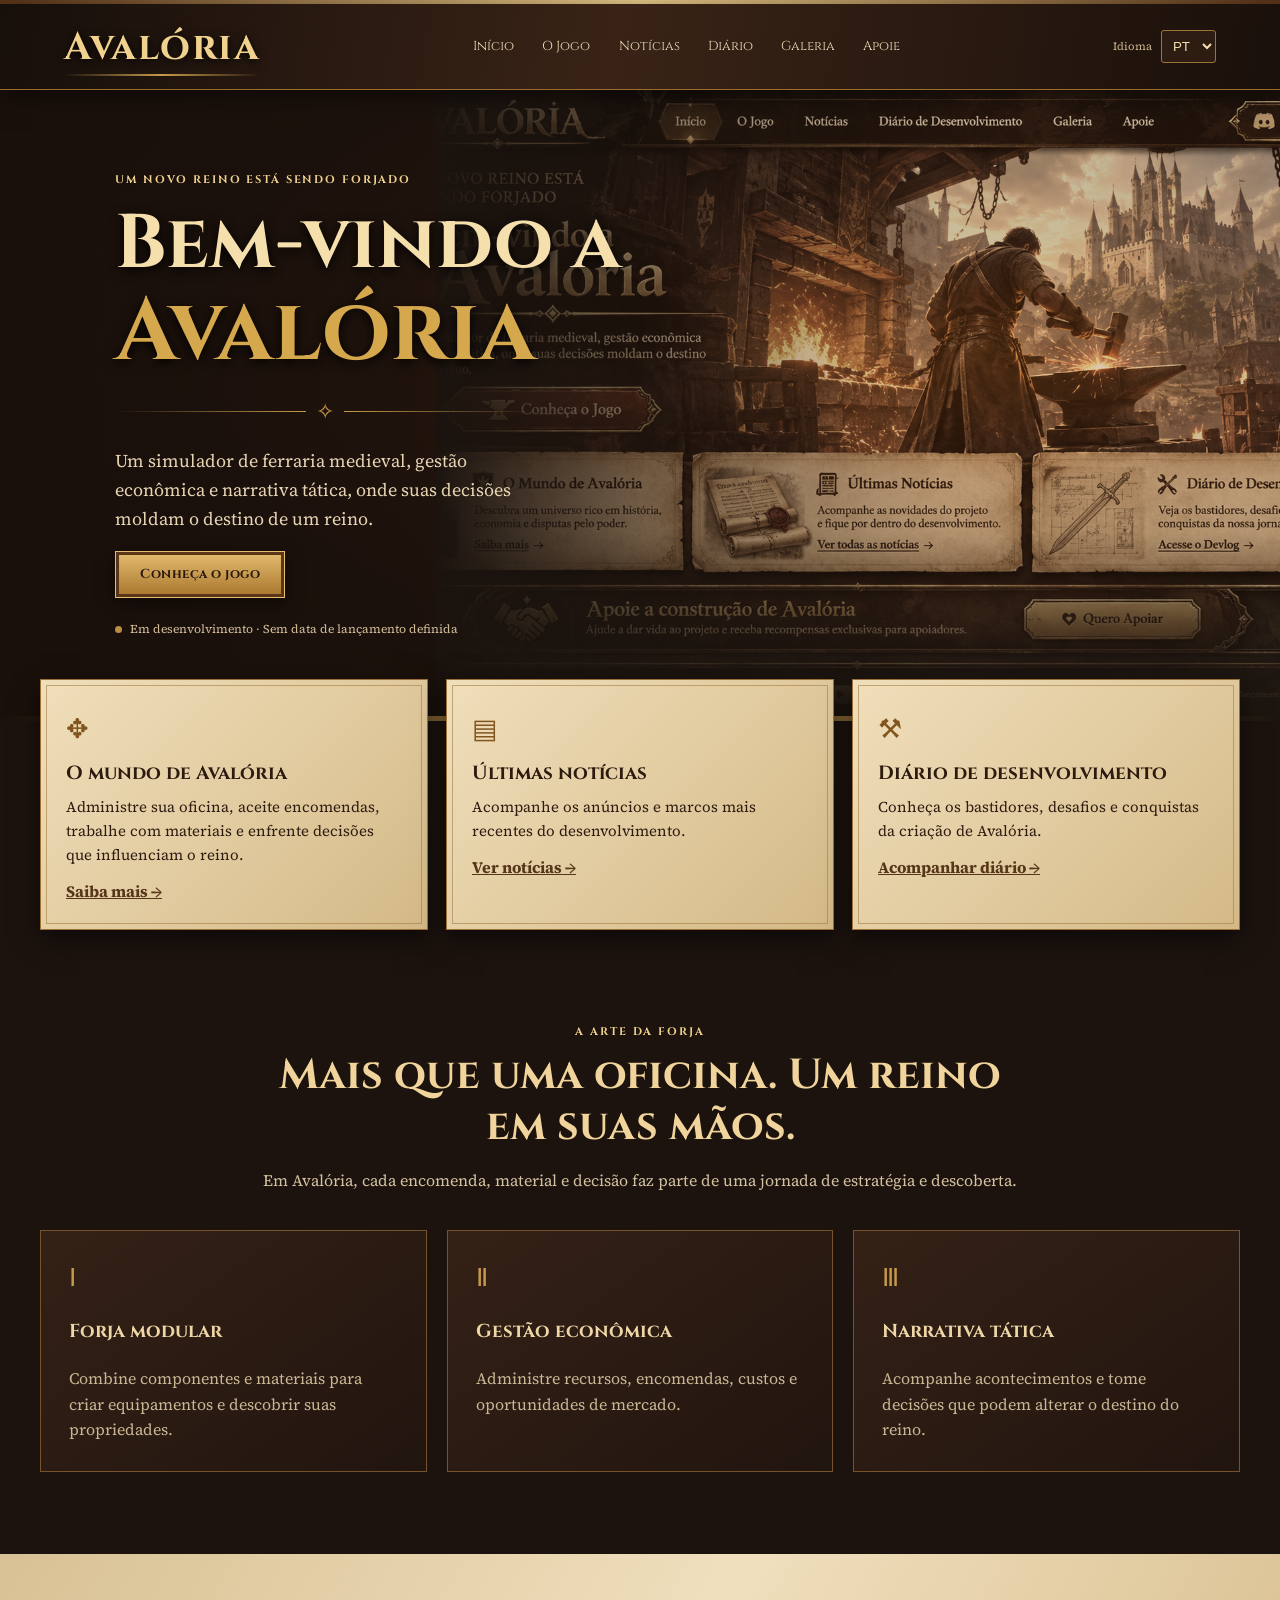
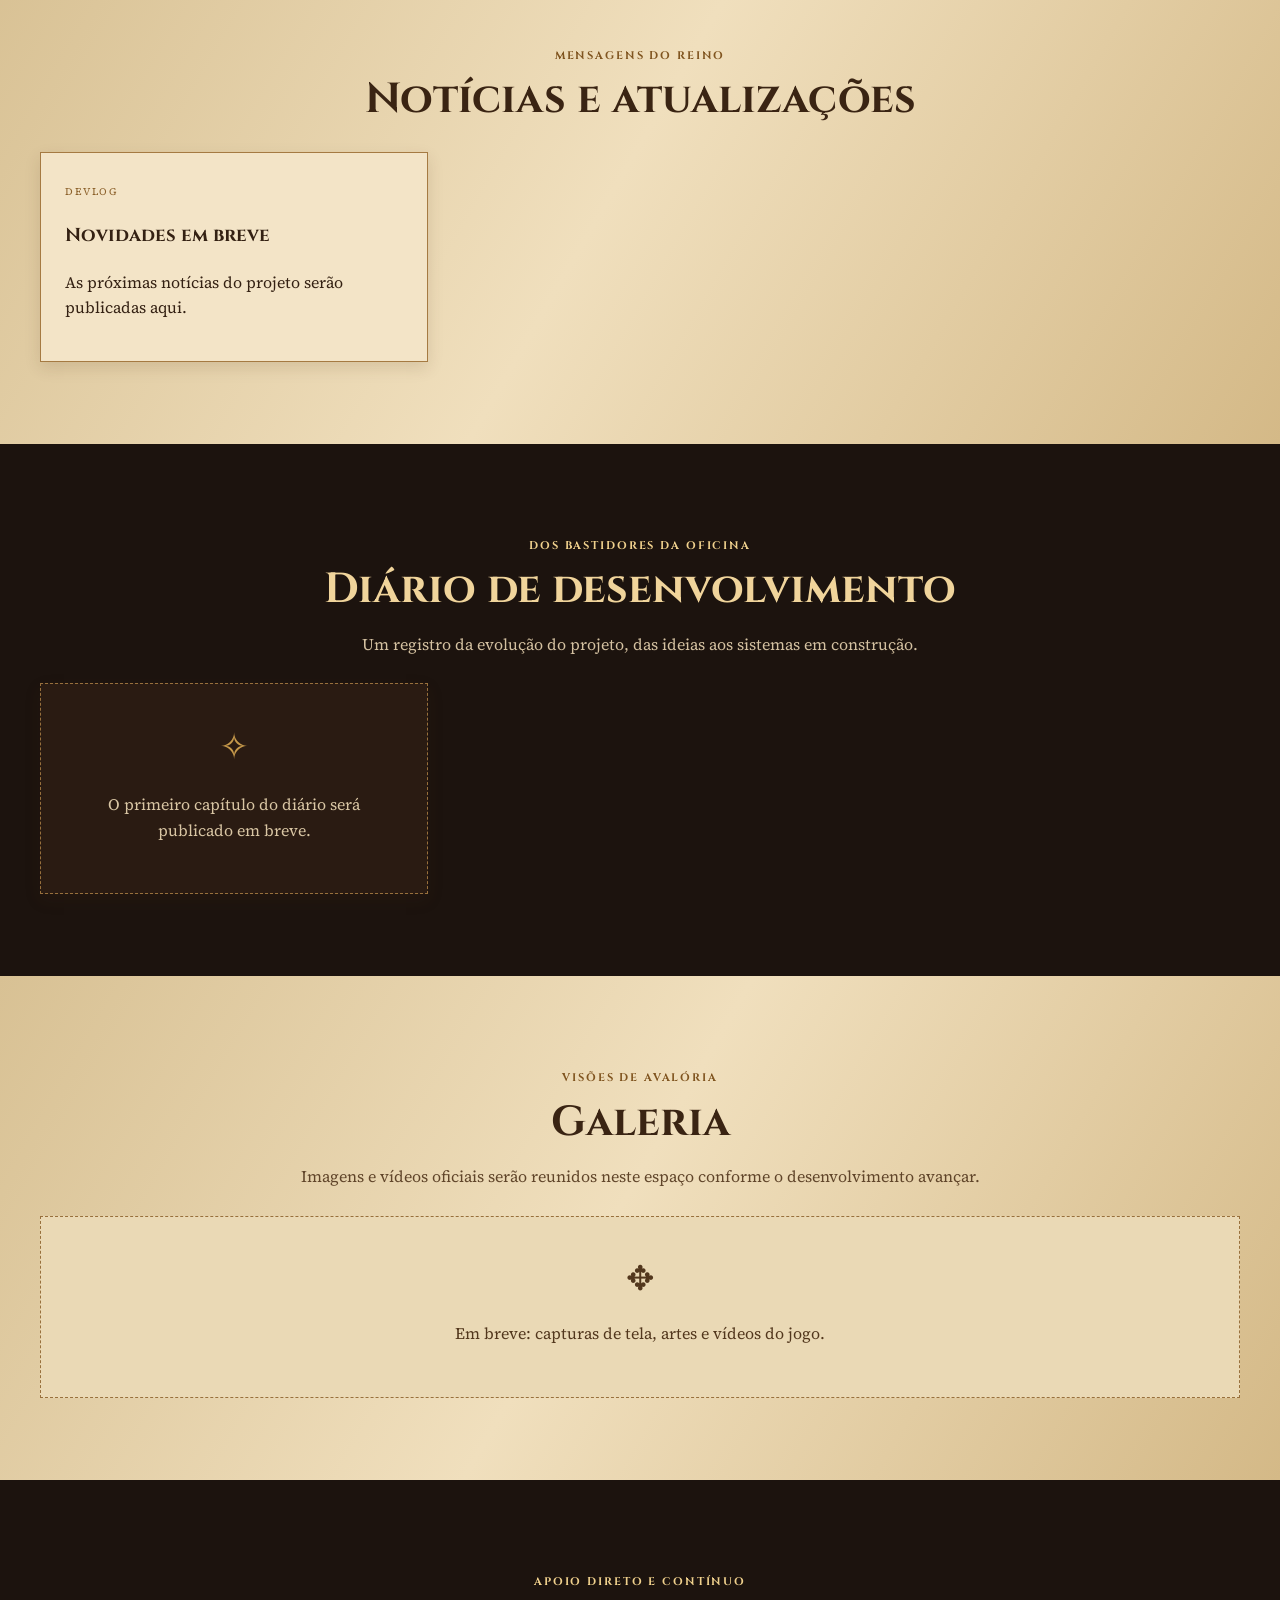
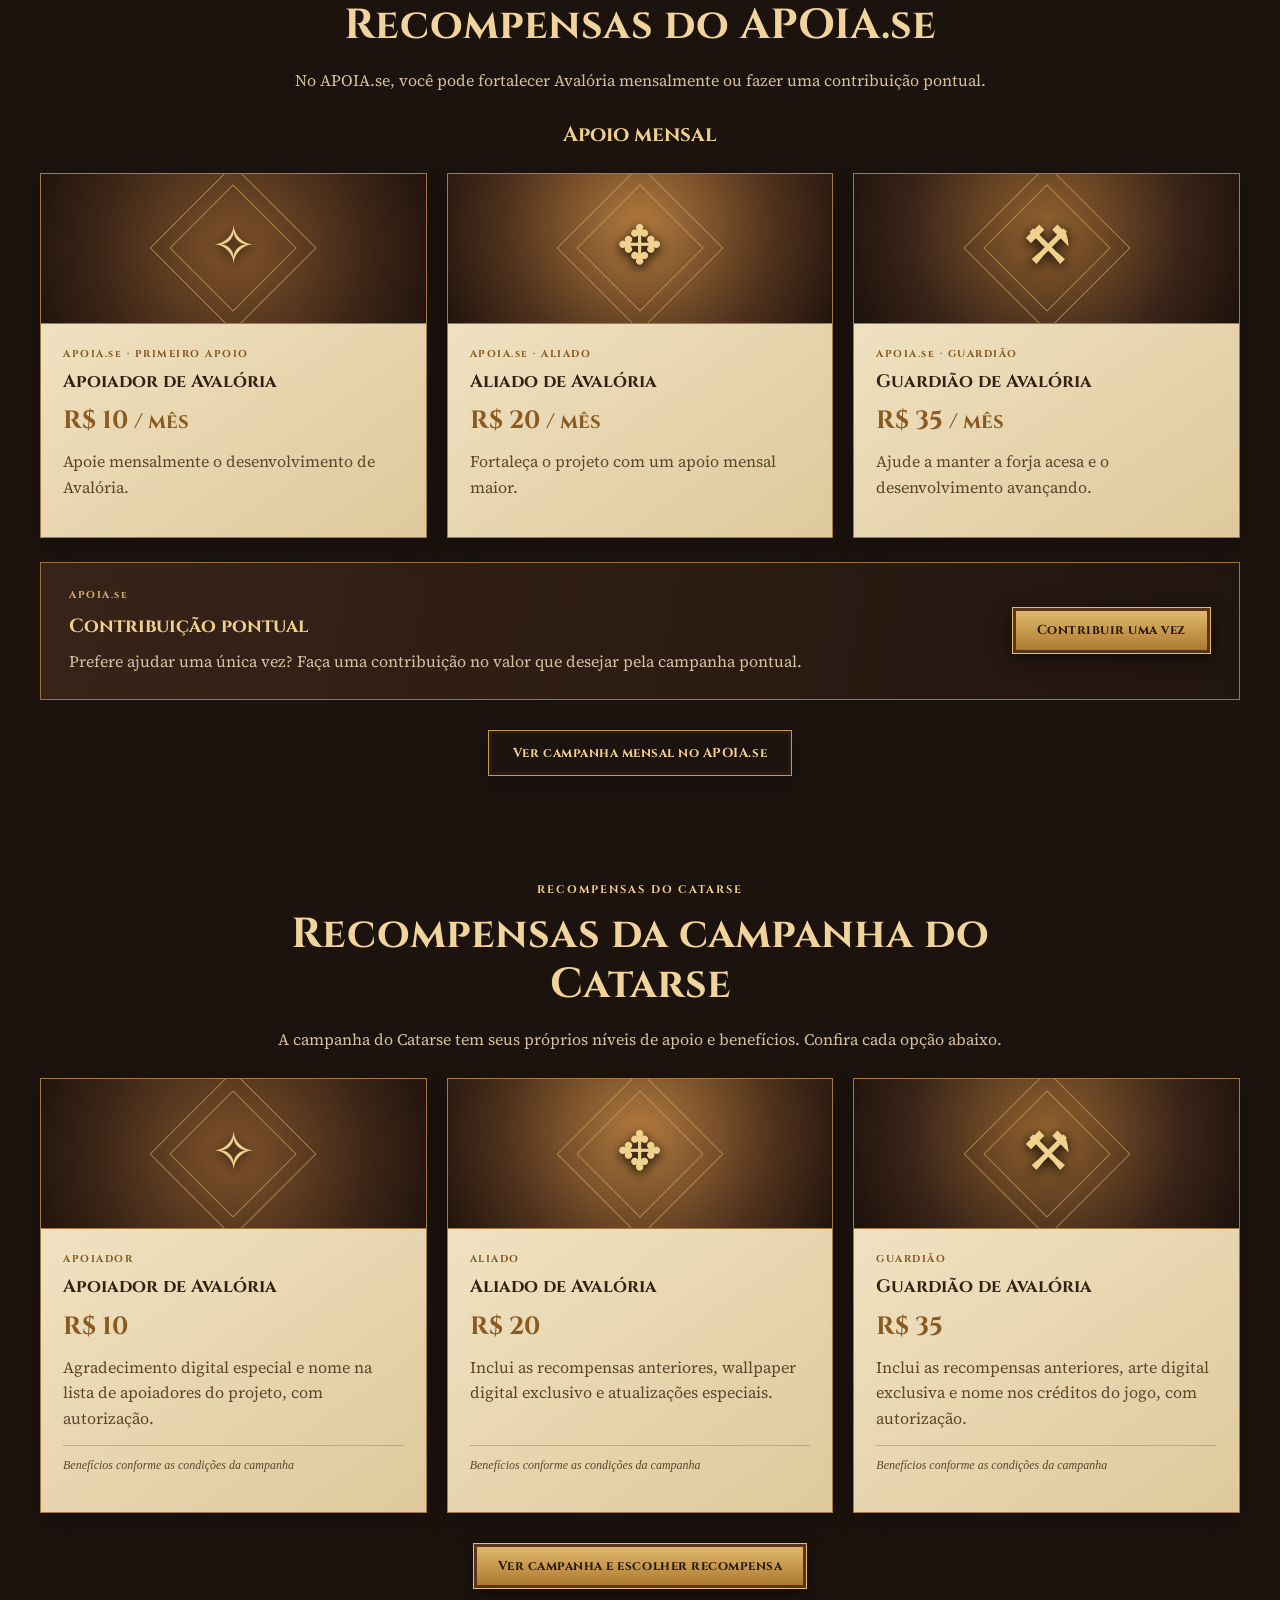
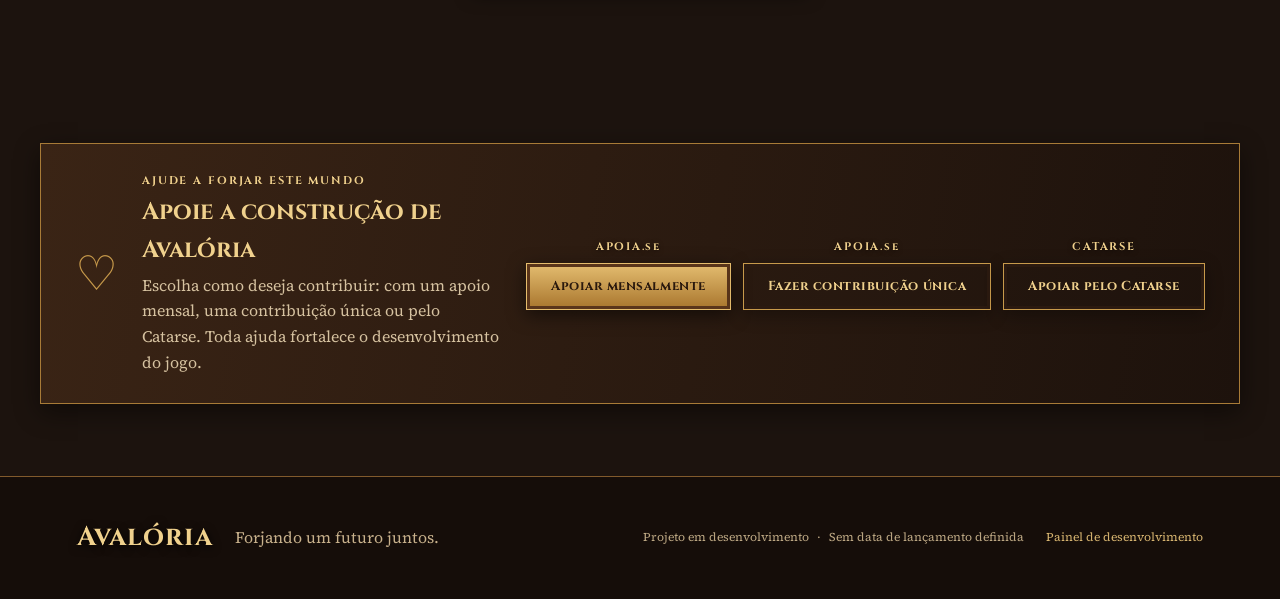
==== commit b5f37af7: "Match APOIA.se reward cards to Catarse design" ====
--- a/index.html
+++ b/index.html
@@ -135,13 +135,41 @@
         <p data-i18n="apoia.intro">No APOIA.se, você pode fortalecer Avalória mensalmente ou fazer uma contribuição pontual.</p>
       </div>
       <h3 class="support-subheading" data-i18n="apoia.monthlyHeading">Apoio mensal</h3>
-      <div class="apoia-tier-grid">
-        <article class="apoia-tier"><p class="reward-level">APOIA.se</p><h3>Apoiador de Avalória</h3><p class="reward-price">R$ 10 <small data-i18n="apoia.perMonth">/ mês</small></p></article>
-        <article class="apoia-tier"><p class="reward-level">APOIA.se</p><h3>Aliado de Avalória</h3><p class="reward-price">R$ 20 <small data-i18n="apoia.perMonth">/ mês</small></p></article>
-        <article class="apoia-tier"><p class="reward-level">APOIA.se</p><h3>Guardião de Avalória</h3><p class="reward-price">R$ 35 <small data-i18n="apoia.perMonth">/ mês</small></p></article>
+      <div class="reward-grid apoia-reward-grid">
+        <article class="reward-card">
+          <div class="reward-art reward-art-thanks" aria-hidden="true"><span>✧</span></div>
+          <div class="reward-content">
+            <p class="reward-level">APOIA.se · <span data-i18n="apoia.level1">PRIMEIRO APOIO</span></p>
+            <h3 data-i18n="apoia.tier1">Apoiador de Avalória</h3>
+            <p class="reward-price">R$ 10 <small data-i18n="apoia.perMonth">/ mês</small></p>
+            <p data-i18n="apoia.tierText1">Apoie mensalmente o desenvolvimento de Avalória.</p>
+          </div>
+        </article>
+        <article class="reward-card">
+          <div class="reward-art reward-art-wallpaper" aria-hidden="true"><span>✥</span></div>
+          <div class="reward-content">
+            <p class="reward-level">APOIA.se · <span data-i18n="apoia.level2">ALIADO</span></p>
+            <h3 data-i18n="apoia.tier2">Aliado de Avalória</h3>
+            <p class="reward-price">R$ 20 <small data-i18n="apoia.perMonth">/ mês</small></p>
+            <p data-i18n="apoia.tierText2">Fortaleça o projeto com um apoio mensal maior.</p>
+          </div>
+        </article>
+        <article class="reward-card">
+          <div class="reward-art reward-art-credits" aria-hidden="true"><span>⚒</span></div>
+          <div class="reward-content">
+            <p class="reward-level">APOIA.se · <span data-i18n="apoia.level3">GUARDIÃO</span></p>
+            <h3 data-i18n="apoia.tier3">Guardião de Avalória</h3>
+            <p class="reward-price">R$ 35 <small data-i18n="apoia.perMonth">/ mês</small></p>
+            <p data-i18n="apoia.tierText3">Ajude a manter a forja acesa e o desenvolvimento avançando.</p>
+          </div>
+        </article>
       </div>
       <div class="apoia-onetime">
-        <div><p class="reward-level">APOIA.se</p><h3 data-i18n="apoia.onceHeading">Contribuição pontual</h3><p data-i18n="apoia.onceText">Prefere ajudar uma única vez? Faça uma contribuição no valor que desejar pela campanha pontual.</p></div>
+        <div>
+          <p class="reward-level">APOIA.se</p>
+          <h3 data-i18n="apoia.onceHeading">Contribuição pontual</h3>
+          <p data-i18n="apoia.onceText">Prefere ajudar uma única vez? Faça uma contribuição no valor que desejar pela campanha pontual.</p>
+        </div>
         <a class="button button-gold" href="https://apoia.se/avaloriapontual" target="_blank" rel="noopener noreferrer" data-i18n="apoia.onceCta">Contribuir uma vez</a>
       </div>
       <p class="rewards-cta"><a class="button button-outline" href="https://apoia.se/avaloria" target="_blank" rel="noopener noreferrer" data-i18n="apoia.monthlyCta">Ver campanha mensal no APOIA.se</a></p>
--- a/assets/css/style.css
+++ b/assets/css/style.css
@@ -39,3 +39,18 @@
 .reward-content .reward-delivery{font-size:12px;font-style:italic;border-top:1px solid #c4a875;padding-top:10px;margin-top:auto!important}
 .rewards-cta{text-align:center;margin:30px 0 0}
 @media(max-width:950px){.reward-grid{grid-template-columns:1fr}.reward-art{height:130px}}
+
+/* Seções separadas por plataforma de apoio */
+.apoia-rewards{padding-bottom:34px}
+.support-subheading{text-align:center;font-family:Cinzel,serif;color:#f0d18d;font-size:21px;margin:0 0 20px}
+.apoia-tier-grid{display:grid;grid-template-columns:repeat(3,minmax(0,1fr));gap:20px}
+.apoia-tier{padding:24px;background:linear-gradient(145deg,#f4e8cb,#dfc99d);border:1px solid #a57a42;box-shadow:0 8px 22px #0004;color:#342113;text-align:center}
+.apoia-tier h3,.apoia-onetime h3{font-family:Cinzel,serif;font-size:19px;margin:8px 0;color:#342113}
+.apoia-tier .reward-price{margin:0}
+.apoia-tier .reward-price small{font-family:"Source Serif 4",Georgia,serif;font-size:13px;color:#60452a}
+.apoia-onetime{margin:24px 0 0;padding:24px 28px;display:flex;align-items:center;justify-content:space-between;gap:20px;border:1px solid #9d7438;background:linear-gradient(100deg,#382318,#21150f)}
+.apoia-onetime h3{color:#f0d18d}
+.apoia-onetime p:not(.reward-level){margin:0;color:#d6c2a0}
+.apoia-onetime .reward-level{margin:0;color:#d9b66f}
+.support-rewards{padding-top:60px}
+@media(max-width:950px){.apoia-tier-grid{grid-template-columns:1fr}.apoia-onetime{align-items:stretch;flex-direction:column}.apoia-onetime .button{width:100%}}
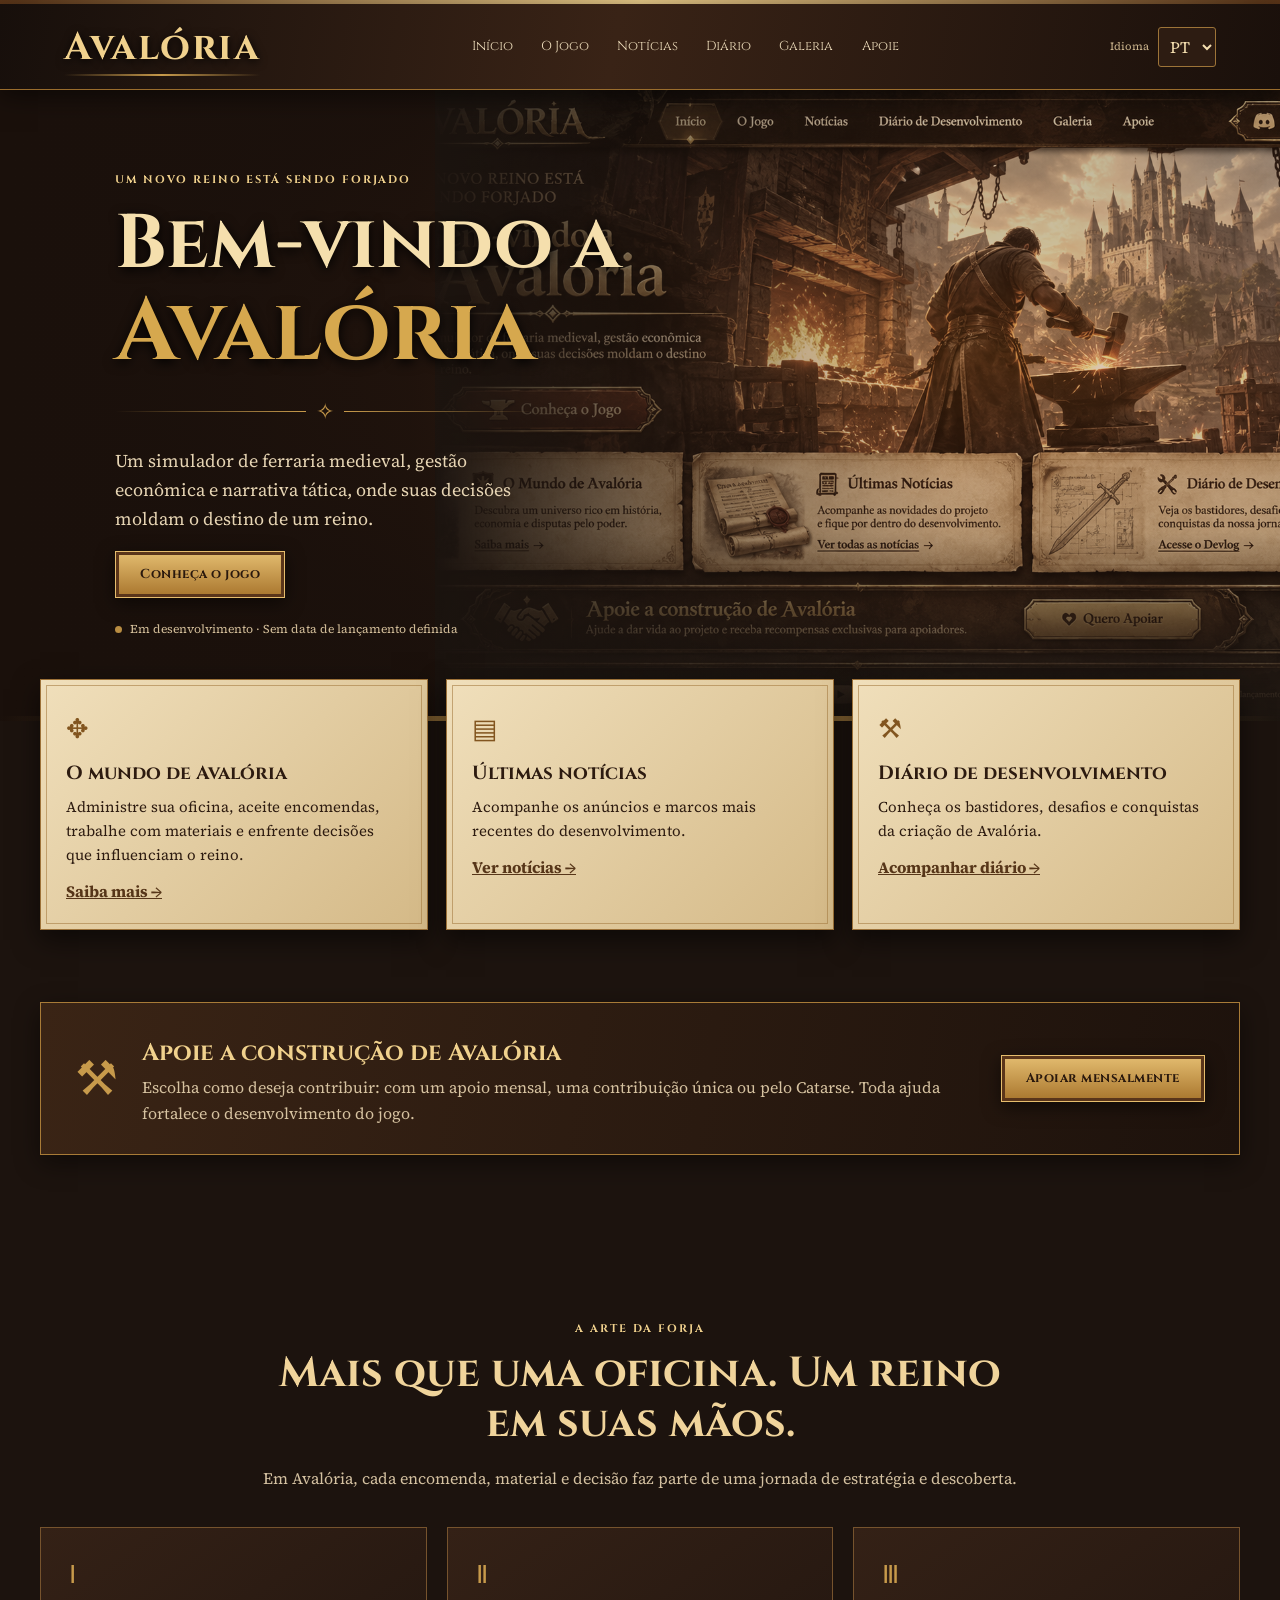
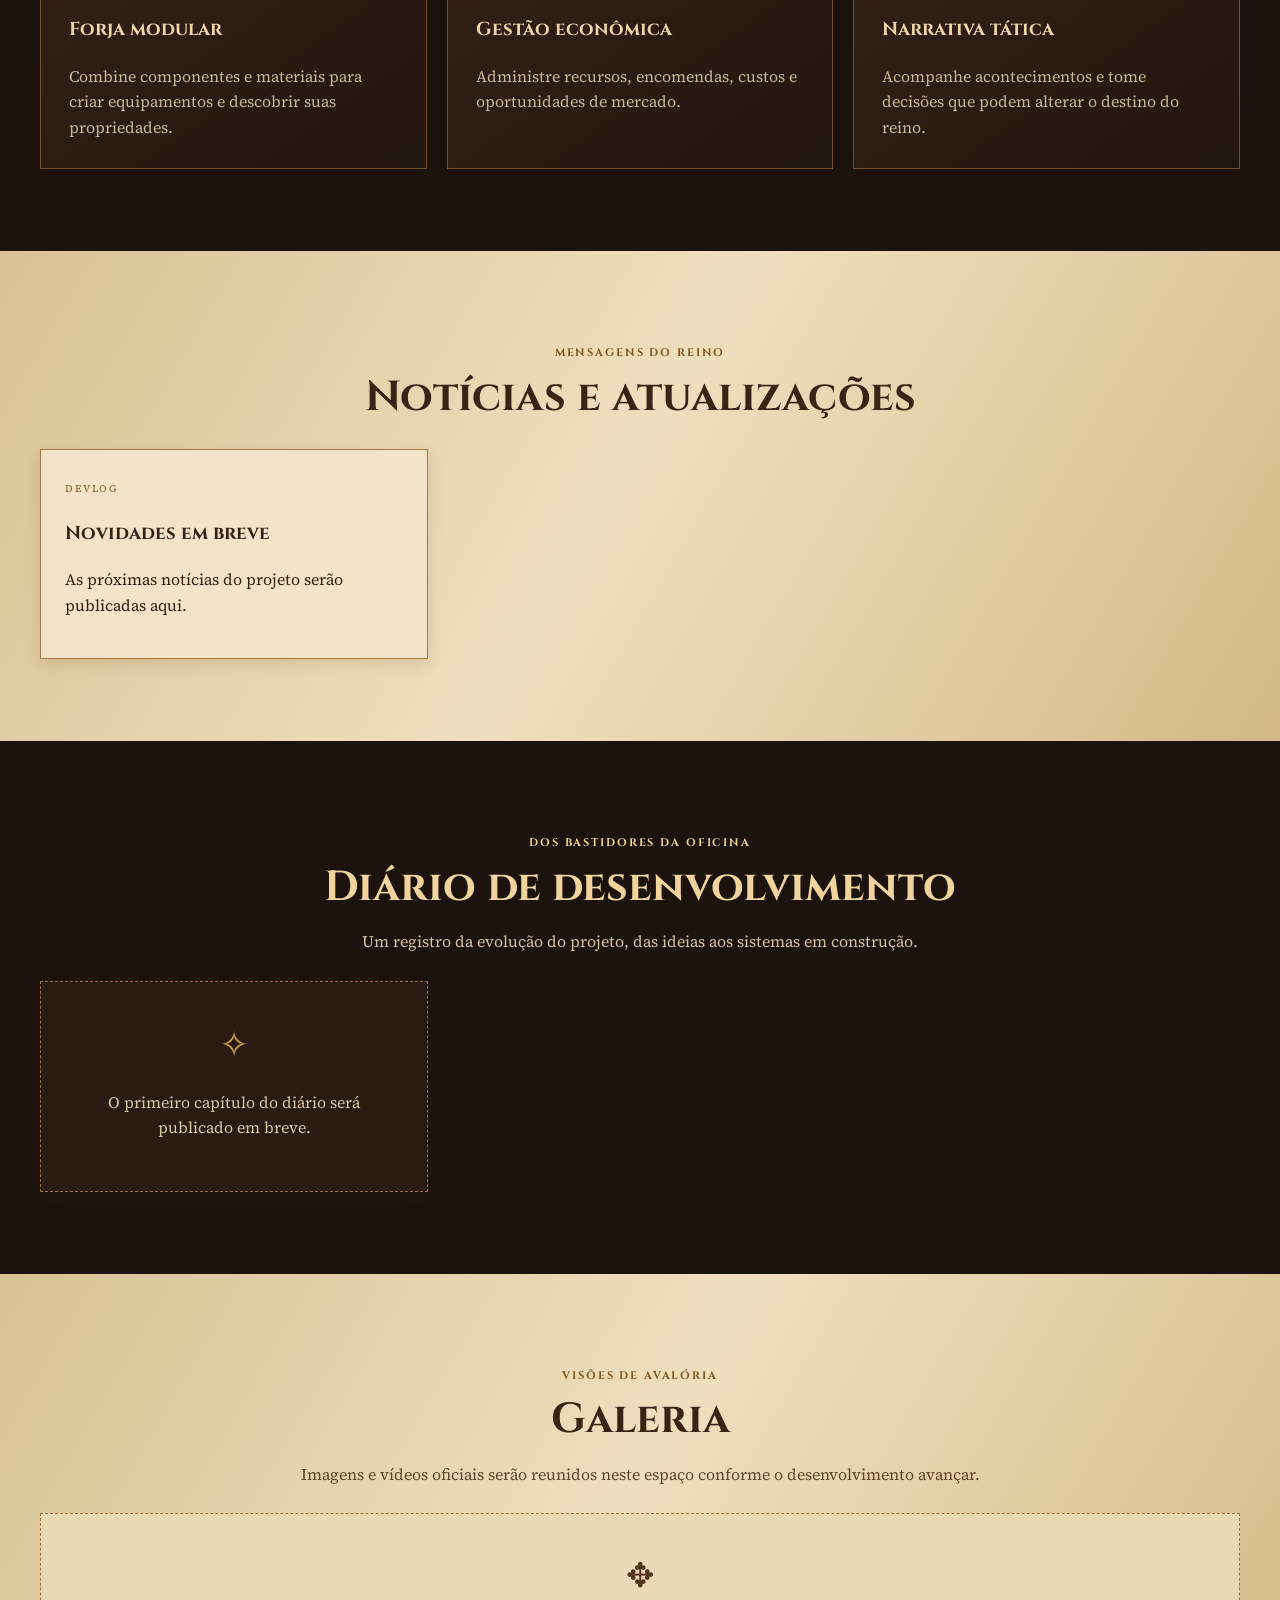
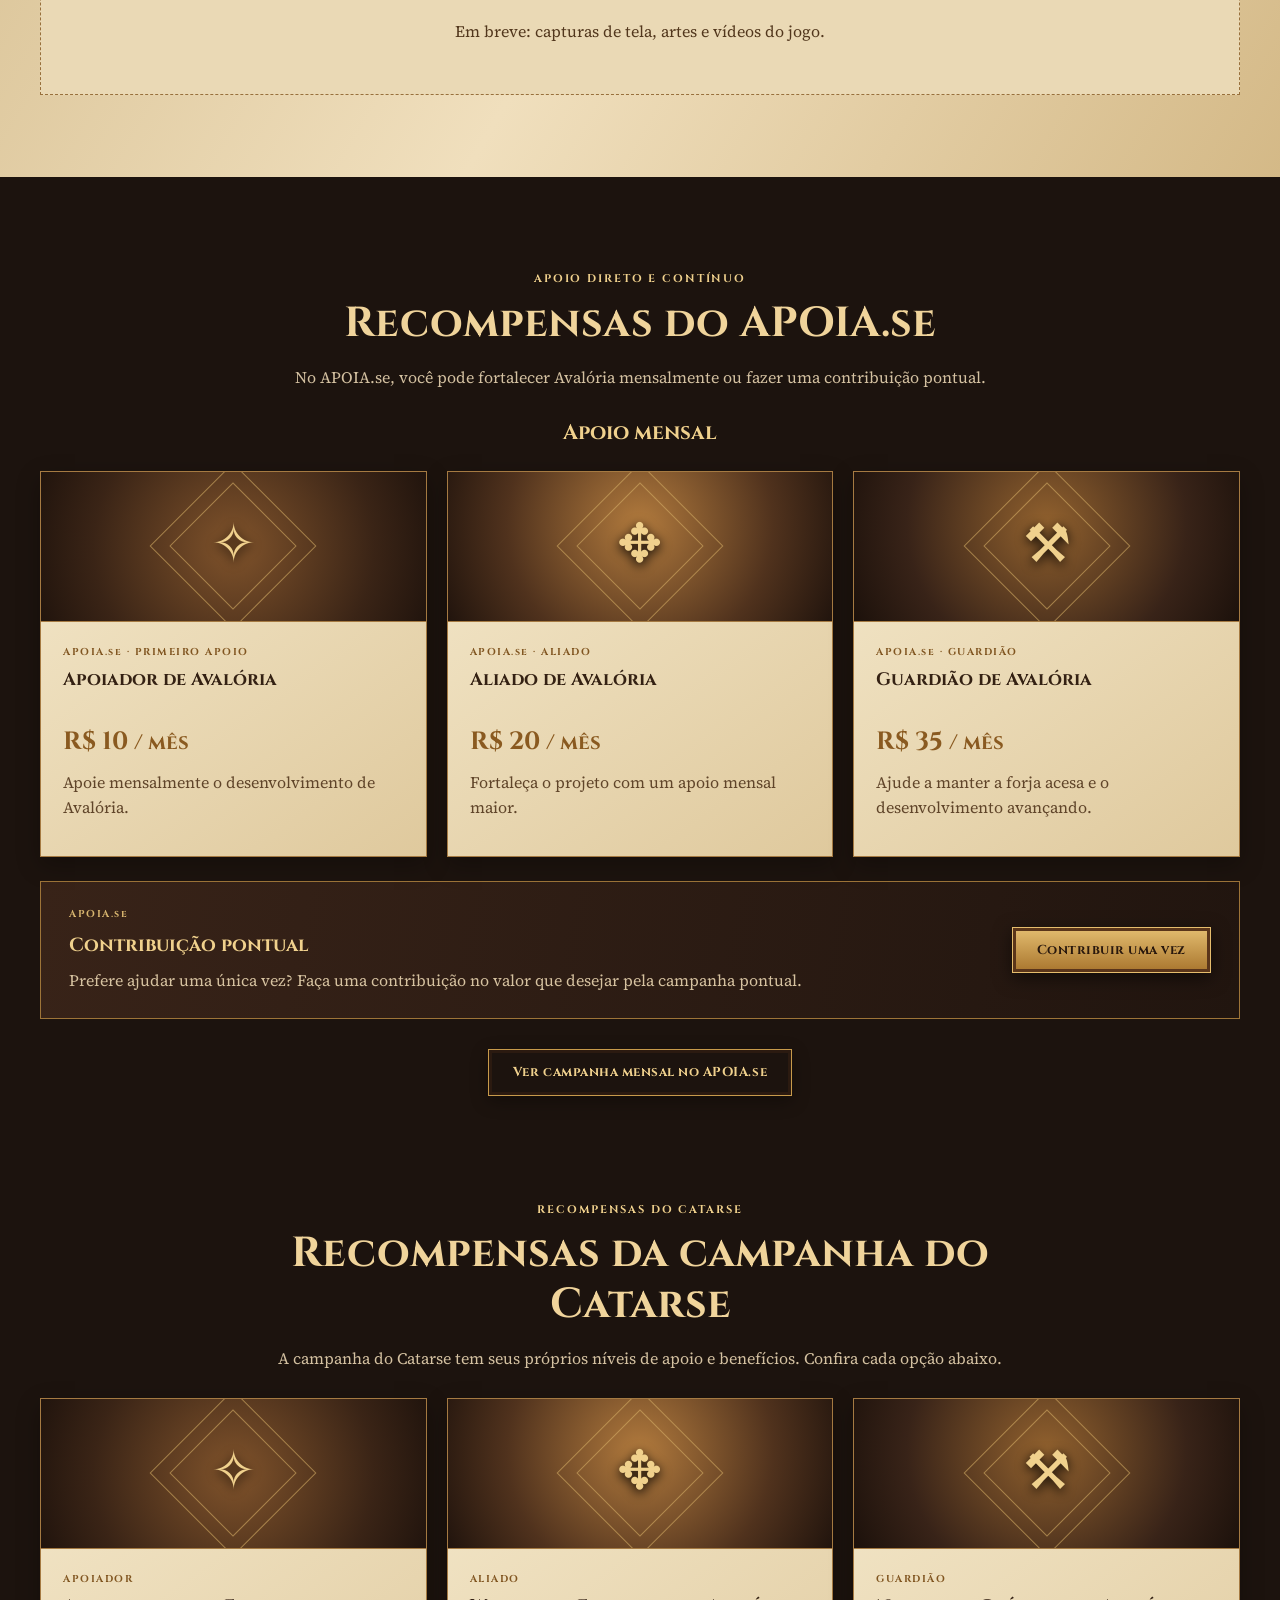
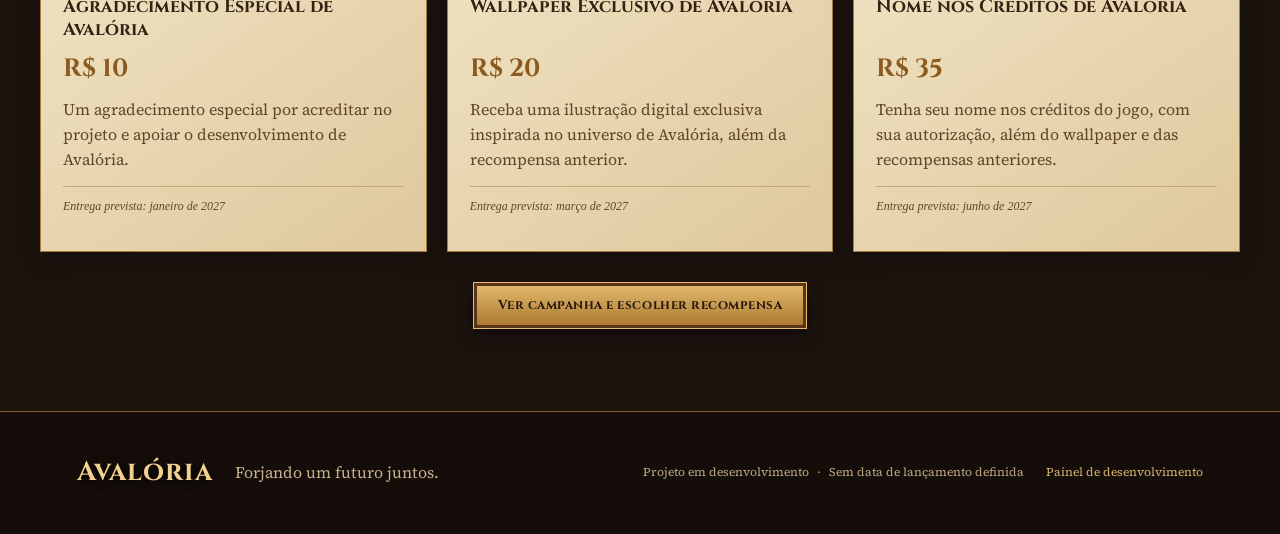
==== commit 118b74ce: "Rework homepage layout to match approved medieval portal reference" ====
--- a/index.html
+++ b/index.html
@@ -4,7 +4,22 @@
   <meta charset="utf-8">
   <meta name="viewport" content="width=device-width, initial-scale=1">
   <meta name="theme-color" content="#21160f">
-  <meta name="description" content="Conheça Avalória, um simulador medieval de ferraria, gestão econômica e narrativa tática.">
+  <meta name="description" content="Conheça Avalória: um jogo medieval de ferraria, gestão e estratégia, onde suas escolhas moldam o destino de um reino.">
+  <meta name="author" content="Equipe Avalória">
+  <meta name="robots" content="index, follow, max-image-preview:large">
+  <link rel="canonical" href="https://avaloria-portal.pages.dev/">
+  <link rel="icon" type="image/svg+xml" href="assets/images/favicon.svg">
+  <meta property="og:type" content="website">
+  <meta property="og:locale" content="pt_BR">
+  <meta property="og:site_name" content="Avalória">
+  <meta property="og:title" content="Avalória — Um novo reino está sendo forjado">
+  <meta property="og:description" content="Um jogo medieval de ferraria, gestão e estratégia, onde suas escolhas moldam o destino de um reino.">
+  <meta property="og:url" content="https://avaloria-portal.pages.dev/">
+  <meta property="og:image" content="https://avaloria-portal.pages.dev/assets/images/hero-conceito.png">
+  <meta name="twitter:card" content="summary_large_image">
+  <meta name="twitter:title" content="Avalória — Um novo reino está sendo forjado">
+  <meta name="twitter:description" content="Um jogo medieval de ferraria, gestão e estratégia, onde suas escolhas moldam o destino de um reino.">
+  <meta name="twitter:image" content="https://avaloria-portal.pages.dev/assets/images/hero-conceito.png">
   <title>Avalória — Um novo reino está sendo forjado</title>
   <link rel="preconnect" href="https://fonts.googleapis.com">
   <link rel="preconnect" href="https://fonts.gstatic.com" crossorigin>
@@ -15,8 +30,8 @@
   <div class="top-rule"></div>
   <header class="site-header">
     <a class="wordmark" href="#inicio" aria-label="Avalória - início">Avalória<span class="wordmark-rule"></span></a>
-    <button class="menu-toggle" aria-label="Abrir menu" aria-expanded="false">☰</button>
-    <nav class="main-nav" aria-label="Navegação principal">
+    <button class="menu-toggle" type="button" aria-label="Abrir menu" aria-controls="menu-principal" aria-expanded="false">☰</button>
+    <nav class="main-nav" id="menu-principal" aria-label="Navegação principal">
       <a href="#inicio" data-i18n="nav.home">Início</a>
       <a href="#jogo" data-i18n="nav.game">O Jogo</a>
       <a href="#noticias" data-i18n="nav.news">Notícias</a>
@@ -25,7 +40,7 @@
       <a href="#apoie" data-i18n="nav.support">Apoie</a>
     </nav>
     <div class="header-actions">
-      <label class="language-label" for="language">Idioma</label>
+      <label class="language-label" for="language" data-i18n="common.language">Idioma</label>
       <select id="language" aria-label="Selecionar idioma">
         <option value="pt">PT</option>
         <option value="en">EN</option>
@@ -48,7 +63,7 @@
       <div class="hero-bottom"></div>
     </section>
 
-    <section class="intro-grid section-wrap" id="jogo">
+    <section class="intro-grid section-wrap" id="jogo" aria-label="Acesso rápido">
       <article class="parchment-card">
         <span class="card-icon">✥</span>
         <h2 data-i18n="game.title">O mundo de Avalória</h2>
@@ -69,6 +84,17 @@
       </article>
     </section>
 
+    <section class="support-banner section-wrap" id="apoie">
+      <div class="support-mark" aria-hidden="true">⚒</div>
+      <div class="support-copy">
+        <h2 data-i18n="support.title">Apoie a construção de Avalória</h2>
+        <p data-i18n="support.text">Ajude a dar vida ao projeto e receba recompensas exclusivas para apoiadores.</p>
+      </div>
+      <div class="support-actions">
+        <a class="button button-gold" href="#recompensas-apoia" data-i18n="support.monthly">Quero apoiar</a>
+      </div>
+    </section>
+
     <section class="content-section section-wrap" id="sobre">
       <div class="section-heading">
         <p class="eyebrow" data-i18n="about.eyebrow">A ARTE DA FORJA</p>
@@ -186,7 +212,7 @@
           <div class="reward-art reward-art-thanks" aria-hidden="true"><span>✧</span></div>
           <div class="reward-content">
             <p class="reward-level" data-i18n="rewards.level1">APOIADOR</p>
-            <h3 data-i18n="rewards.thanksTitle">Apoiador de Avalória</h3>
+            <h3 data-i18n="rewards.thanksTitle">Agradecimento Especial de Avalória</h3>
             <p class="reward-price">R$ 10</p>
             <p data-i18n="rewards.thanksText">Receba nosso agradecimento especial por apoiar o desenvolvimento de Avalória.</p>
             <p class="reward-delivery" data-i18n="rewards.thanksDelivery">Benefícios conforme as condições da campanha</p>
@@ -196,7 +222,7 @@
           <div class="reward-art reward-art-wallpaper" aria-hidden="true"><span>✥</span></div>
           <div class="reward-content">
             <p class="reward-level" data-i18n="rewards.level2">ALIADO</p>
-            <h3 data-i18n="rewards.wallpaperTitle">Aliado de Avalória</h3>
+            <h3 data-i18n="rewards.wallpaperTitle">Wallpaper Exclusivo de Avalória</h3>
             <p class="reward-price">R$ 20</p>
             <p data-i18n="rewards.wallpaperText">Inclui as recompensas anteriores, wallpaper digital exclusivo e atualizações especiais.</p>
             <p class="reward-delivery" data-i18n="rewards.wallpaperDelivery">Benefícios conforme as condições da campanha</p>
@@ -206,7 +232,7 @@
           <div class="reward-art reward-art-credits" aria-hidden="true"><span>⚒</span></div>
           <div class="reward-content">
             <p class="reward-level" data-i18n="rewards.level3">GUARDIÃO</p>
-            <h3 data-i18n="rewards.creditsTitle">Guardião de Avalória</h3>
+            <h3 data-i18n="rewards.creditsTitle">Nome nos Créditos de Avalória</h3>
             <p class="reward-price">R$ 35</p>
             <p data-i18n="rewards.creditsText">Inclui as recompensas anteriores, arte digital exclusiva e nome nos créditos do jogo, com autorização.</p>
             <p class="reward-delivery" data-i18n="rewards.creditsDelivery">Benefícios conforme as condições da campanha</p>
@@ -216,28 +242,7 @@
       <p class="rewards-cta"><a class="button button-gold" href="https://www.catarse.com.br/avaloria" target="_blank" rel="noopener noreferrer" data-i18n="rewards.cta">Ver campanha e escolher recompensa</a></p>
     </section>
 
-    <section class="support-banner section-wrap" id="apoie">
-      <div class="support-mark">♡</div>
-      <div class="support-copy">
-        <p class="eyebrow" data-i18n="support.eyebrow">AJUDE A FORJAR ESTE MUNDO</p>
-        <h2 data-i18n="support.title">Apoie a construção de Avalória</h2>
-        <p data-i18n="support.text">Escolha como deseja contribuir: com um apoio mensal ou uma contribuição única. Toda ajuda fortalece o desenvolvimento do jogo.</p>
-      </div>
-      <div class="support-actions">
-        <div class="support-option">
-          <span class="support-platform">APOIA.se</span>
-          <a class="button button-gold" href="https://apoia.se/avaloria" target="_blank" rel="noopener noreferrer" data-i18n="support.monthly">Apoiar mensalmente</a>
-        </div>
-        <div class="support-option">
-          <span class="support-platform">APOIA.se</span>
-          <a class="button button-outline" href="https://apoia.se/avaloriapontual" target="_blank" rel="noopener noreferrer" data-i18n="support.once">Fazer contribuição única</a>
-        </div>
-        <div class="support-option">
-          <span class="support-platform">CATARSE</span>
-          <a class="button button-outline" href="https://www.catarse.com.br/avaloria" target="_blank" rel="noopener noreferrer" data-i18n="support.catarse">Apoiar pelo Catarse</a>
-        </div>
-      </div>
-    </section>
+
   </main>
 
   <footer class="site-footer">
--- a/assets/css/style.css
+++ b/assets/css/style.css
@@ -54,3 +54,26 @@
 .apoia-onetime .reward-level{margin:0;color:#d9b66f}
 .support-rewards{padding-top:60px}
 @media(max-width:950px){.apoia-tier-grid{grid-template-columns:1fr}.apoia-onetime{align-items:stretch;flex-direction:column}.apoia-onetime .button{width:100%}}
+
+
+/* Acabamento final: foco visível, movimento reduzido e consistência */
+:where(a, button, select, input, textarea, [tabindex]):focus-visible{
+  outline:3px solid var(--gold-light);
+  outline-offset:4px;
+  border-radius:2px;
+}
+:where(a,button,select):focus:not(:focus-visible){outline:none}
+button,select{font:inherit}
+.reward-card{min-height:100%}
+.reward-content h3{min-height:2.6em}
+.reward-content>p:not(.reward-level):not(.reward-price){line-height:1.55}
+.support-option .button{min-height:48px;text-align:center}
+.gallery-card img,.post-card img{background:#2a1b12}
+@media(hover:hover){
+  .parchment-card,.feature,.post-card,.reward-card,.gallery-card{transition:transform .22s ease,box-shadow .22s ease}
+  .parchment-card:hover,.feature:hover,.post-card:hover,.reward-card:hover,.gallery-card:hover{transform:translateY(-3px);box-shadow:0 12px 26px #0005}
+}
+@media(prefers-reduced-motion:reduce){
+  html{scroll-behavior:auto}
+  *,*::before,*::after{animation-duration:.01ms!important;animation-iteration-count:1!important;transition-duration:.01ms!important;scroll-behavior:auto!important}
+}
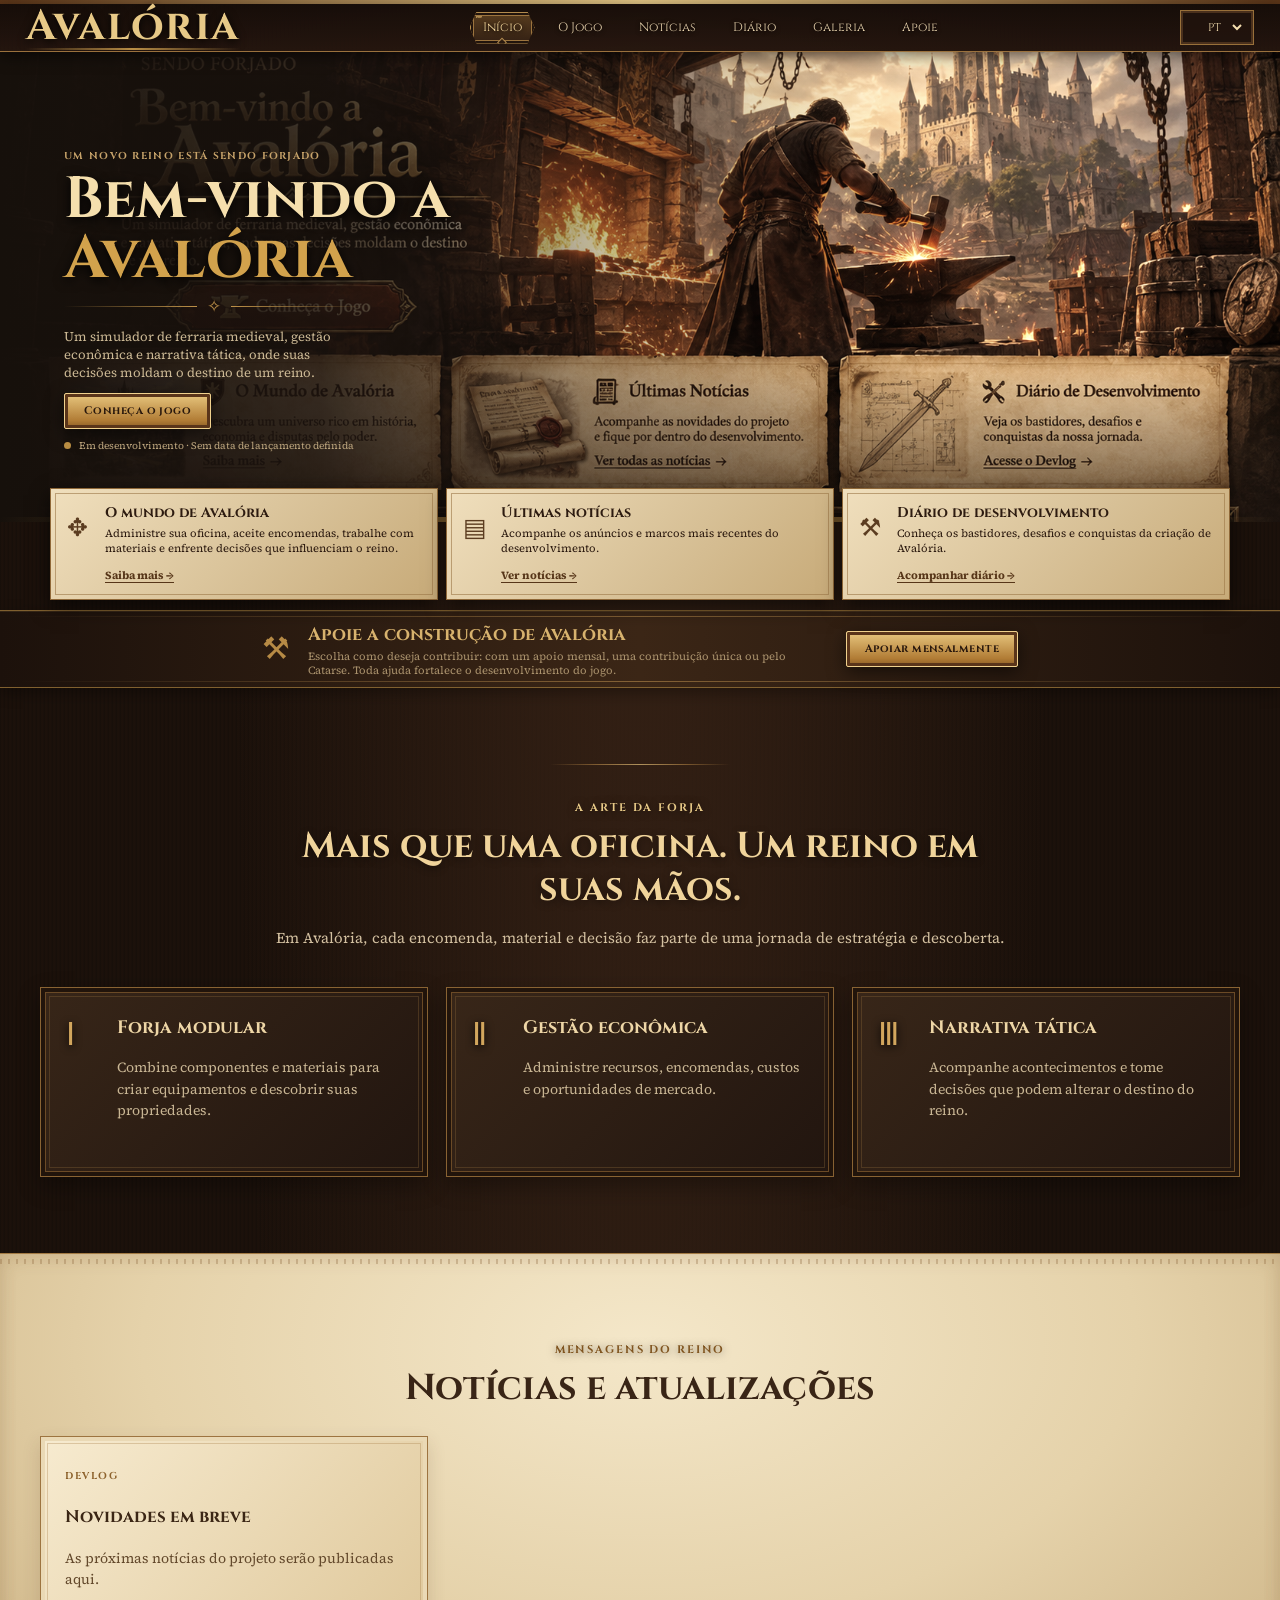
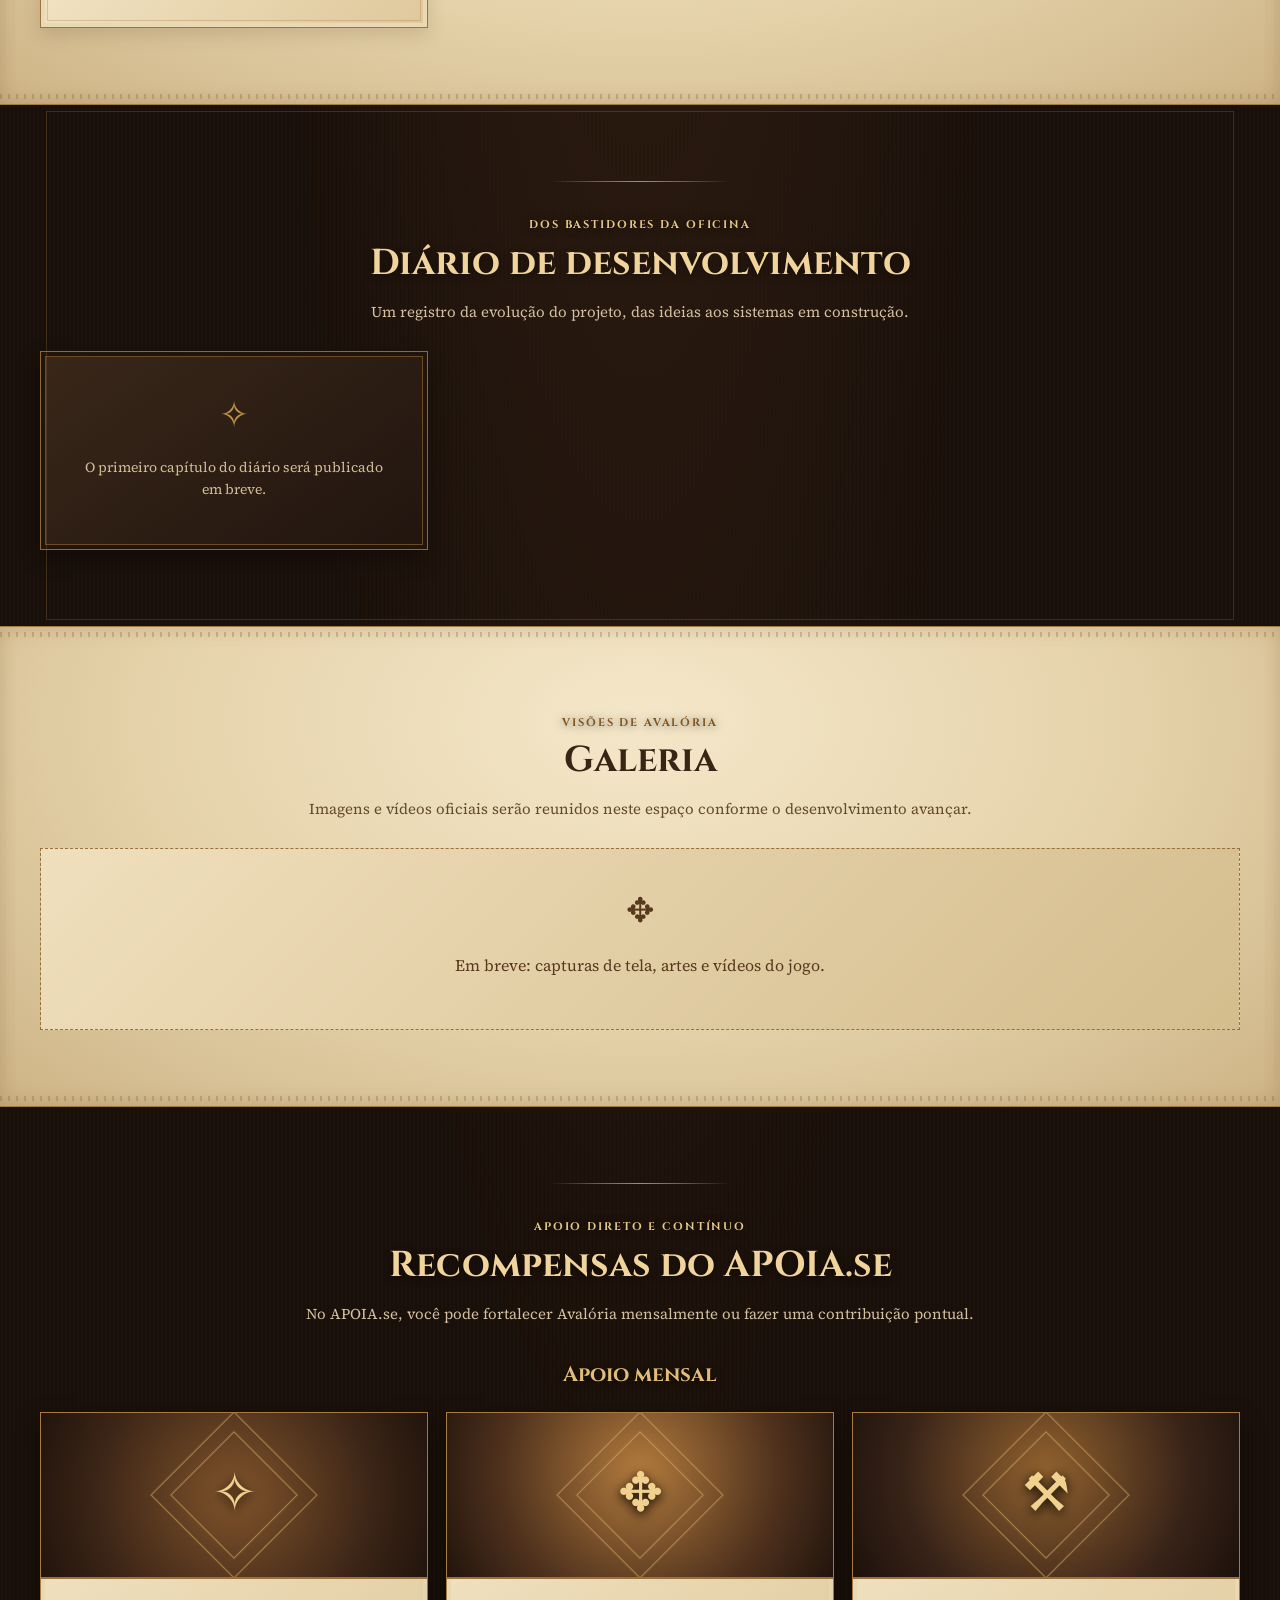
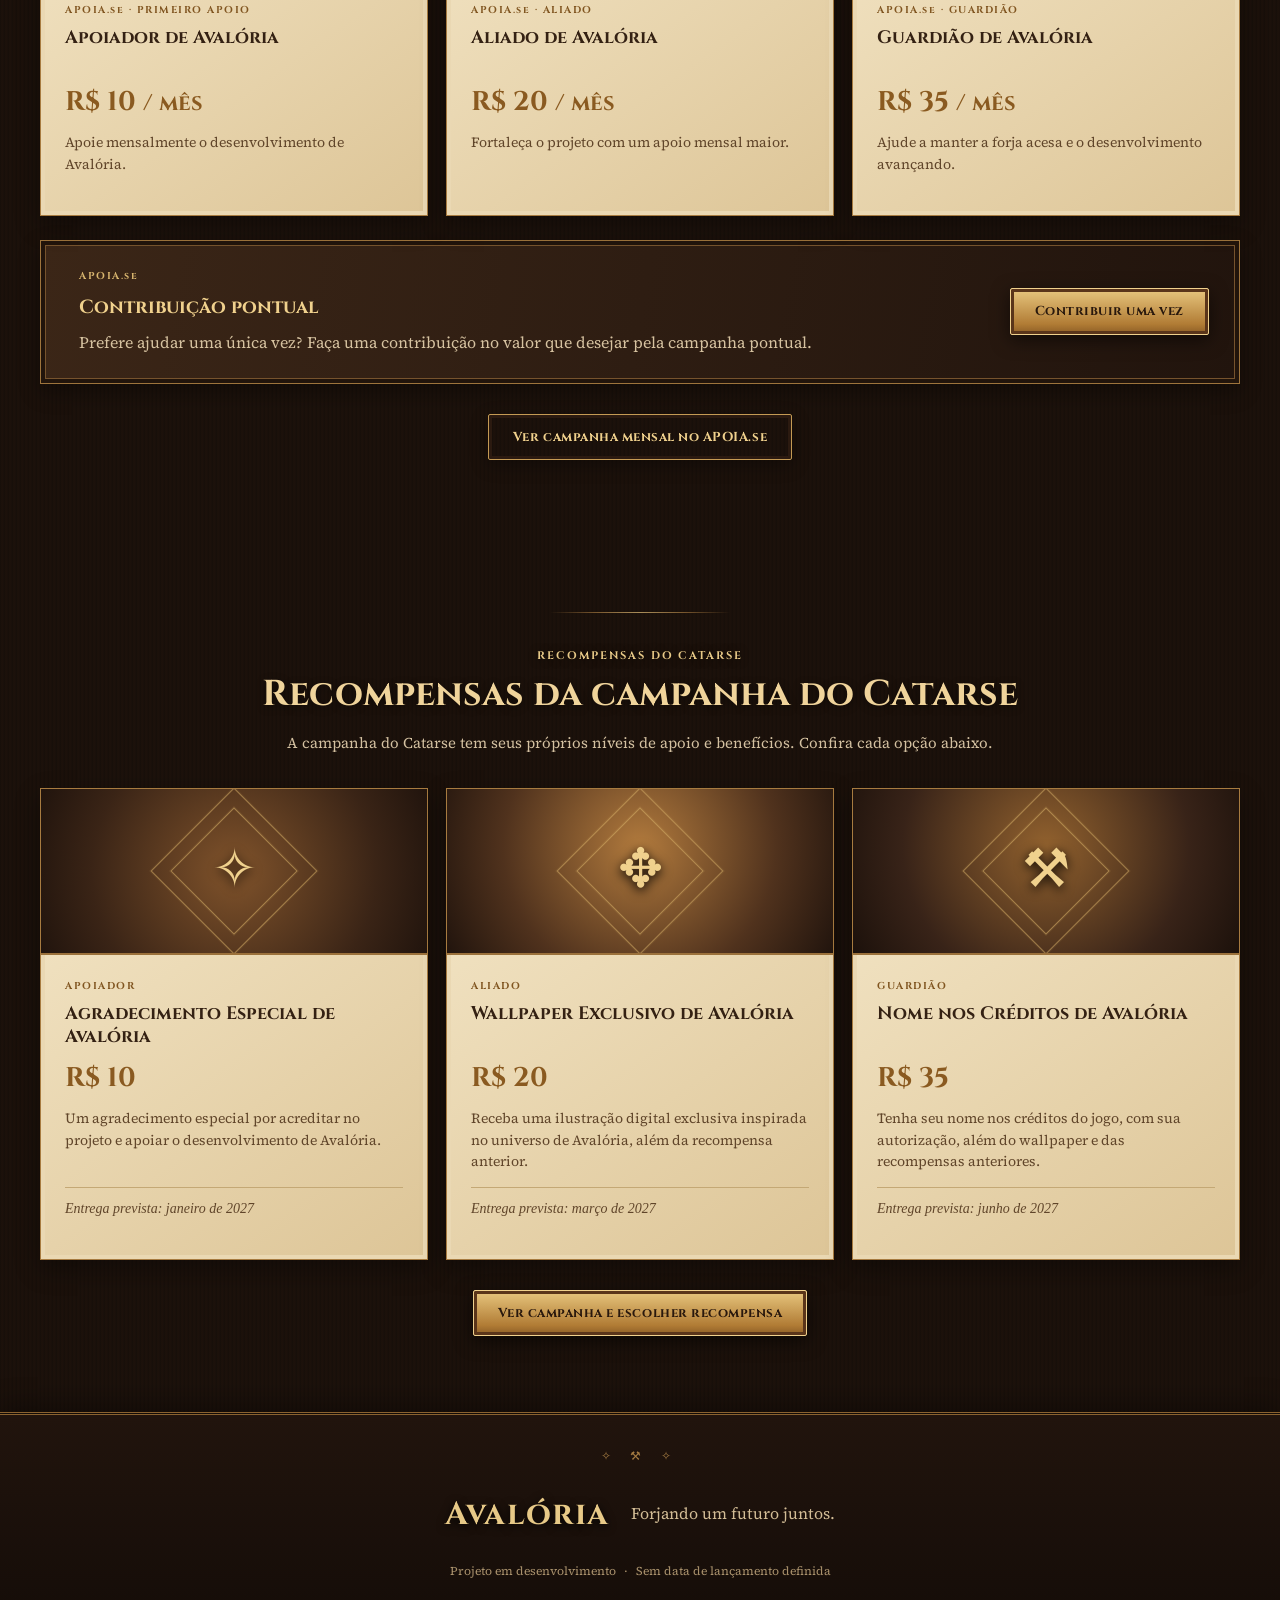
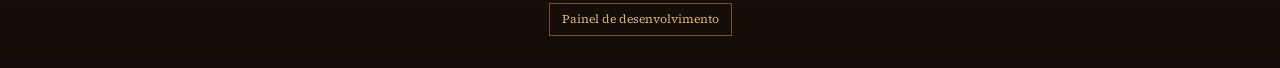
==== commit 58e3e6f4: "Add official Avalória YouTube link and point support navigation to rewards" ====
--- a/index.html
+++ b/index.html
@@ -37,9 +37,12 @@
       <a href="#noticias" data-i18n="nav.news">Notícias</a>
       <a href="#devlog" data-i18n="nav.devlog">Diário</a>
       <a href="#galeria" data-i18n="nav.gallery">Galeria</a>
-      <a href="#apoie" data-i18n="nav.support">Apoie</a>
+      <a href="#recompensas" data-i18n="nav.support">Apoie</a>
     </nav>
     <div class="header-actions">
+      <a class="social-icon social-youtube" href="https://www.youtube.com/@AVALORIADEV" target="_blank" rel="noopener noreferrer" aria-label="Canal oficial de Avalória no YouTube" title="YouTube">
+        <svg viewBox="0 0 24 24" aria-hidden="true" focusable="false"><path d="M23.5 6.2a3 3 0 0 0-2.1-2.1C19.5 3.6 12 3.6 12 3.6s-7.5 0-9.4.5A3 3 0 0 0 .5 6.2 31 31 0 0 0 0 12a31 31 0 0 0 .5 5.8 3 3 0 0 0 2.1 2.1c1.9.5 9.4.5 9.4.5s7.5 0 9.4-.5a3 3 0 0 0 2.1-2.1A31 31 0 0 0 24 12a31 31 0 0 0-.5-5.8ZM9.6 15.6V8.4l6.2 3.6-6.2 3.6Z"/></svg>
+      </a>
       <label class="language-label" for="language" data-i18n="common.language">Idioma</label>
       <select id="language" aria-label="Selecionar idioma">
         <option value="pt">PT</option>
--- a/assets/css/style.css
+++ b/assets/css/style.css
@@ -77,3 +77,321 @@
   html{scroll-behavior:auto}
   *,*::before,*::after{animation-duration:.01ms!important;animation-iteration-count:1!important;transition-duration:.01ms!important;scroll-behavior:auto!important}
 }
+
+
+/* Direção visual: portal medieval ilustrado, conforme referência aprovada */
+:root{--wood:#1a100b;--wood2:#2b1a10;--gold:#bd9148;--gold-light:#e7c987;--paper:#e5d2aa;--paper-light:#f0e2c3}
+body{background:#1a100b;color:#e9d7b4}
+.site-header{
+  position:absolute;top:4px;left:0;right:0;min-height:48px;height:48px;
+  padding:4px clamp(14px,2vw,28px);gap:16px;
+  background:linear-gradient(180deg,#160d09ed,#25160fe0);
+  border-bottom:1px solid #9a713d;box-shadow:0 4px 16px #0008
+}
+.wordmark{font-size:clamp(25px,3.4vw,42px);line-height:1;white-space:nowrap}
+.wordmark-rule{margin-top:0}
+.main-nav{gap:clamp(10px,1.6vw,24px);height:100%}
+.main-nav a{font-size:clamp(10px,.95vw,13px);padding:7px 9px;border:1px solid transparent}
+.main-nav a:first-child{border-color:#87612f;background:linear-gradient(#60401f88,#24160b88);box-shadow:inset 0 0 12px #d5a65022}
+.main-nav a:hover{border-color:#a77a3b;background:#6b482522}
+.header-actions{padding:4px 8px;border:1px solid #98703a;background:#21140dc9;box-shadow:inset 0 0 0 2px #4a301c}
+.language-label{position:absolute;width:1px;height:1px;padding:0;margin:-1px;overflow:hidden;clip:rect(0,0,0,0);white-space:nowrap;border:0}
+.header-actions select{border:0;background:transparent;padding:3px 6px;font-family:Cinzel,serif;font-size:11px}
+.hero{min-height:360px;height:min(68vh,470px);max-height:470px;align-items:center;background:#1b110c}
+.hero-art{inset:0;background:
+ linear-gradient(90deg,#170e09 0%,#1b100bd9 25%,#1b100b52 47%,transparent 72%),
+ linear-gradient(0deg,#1b100b99 0%,transparent 32%),
+ url("../images/hero-conceito.png") center 44%/cover no-repeat;
+ opacity:1;filter:sepia(.28) saturate(.88)}
+.hero-shade{inset:0;background:linear-gradient(90deg,#170e0be8 0%,#170e0ba8 27%,transparent 64%)}
+.hero-copy{width:min(390px,38%);margin-left:clamp(22px,5vw,76px);padding:72px 0 34px}
+.hero-copy .eyebrow{font-size:10px;letter-spacing:.13em;color:#c7a36a;margin:0 0 8px}
+.hero h1{font-size:clamp(34px,4.6vw,58px);line-height:.98;margin:8px 0 5px}
+.hero h1 em{font-size:1.04em;color:#d2a24c}
+.ornament{max-width:300px;font-size:17px}
+.hero-description{font-size:13px;line-height:1.35;max-width:300px;color:#cbb894;margin:8px 0 12px}
+.hero-copy .button{padding:8px 19px;font-size:11px}
+.status-note{font-size:10px;margin-top:9px;color:#bba47d}
+.intro-grid{
+ width:min(1180px,calc(100% - 36px));margin:-34px auto 0;
+ grid-template-columns:repeat(3,minmax(0,1fr));gap:8px;z-index:4
+}
+.parchment-card{
+ min-height:112px;padding:14px 17px 12px 54px;
+ background:linear-gradient(135deg,#f0dfbd,#d7c096 58%,#c7aa78);
+ border:1px solid #8f6838;box-shadow:0 7px 18px #0009;
+}
+.parchment-card:after{inset:4px;border-color:#9c7746}
+.card-icon{position:absolute;left:16px;top:18px;font-size:25px;color:#5b3c20}
+.parchment-card h2{font-size:14px;line-height:1.2;margin:2px 0 5px}
+.parchment-card p{font-size:11px;line-height:1.35;margin:0 0 5px}
+.text-link{font-size:11px}
+.support-banner{
+ width:100%;margin:10px 0 0;padding:10px clamp(20px,8vw,110px);
+ min-height:62px;gap:18px;justify-content:center;
+ border-left:0;border-right:0;border-color:#80602f;
+ background:linear-gradient(90deg,#1c110b,#3b2616 50%,#1c110b);
+ box-shadow:inset 0 1px #d4a65a22,0 5px 14px #0005
+}
+.support-mark{font-size:31px;color:#b68a45}
+.support-copy{flex:0 1 520px}
+.support-copy h2{font-size:18px;margin:0;color:#d8b36e}
+.support-copy p:last-child{font-size:11px;line-height:1.25;margin:0;color:#a9916c}
+.support-actions{flex:0 0 auto}
+.support-actions .button{min-width:145px;padding:8px 18px;font-size:11px}
+.content-section{padding-top:66px;padding-bottom:66px}
+.section-heading h2{font-size:clamp(25px,3vw,36px)}
+@media(max-width:950px){
+ .site-header{position:relative;top:auto;height:auto;min-height:58px;flex-wrap:wrap}
+ .main-nav{gap:8px}
+ .hero{height:390px;min-height:390px}
+ .hero-copy{width:54%;margin-left:5vw}
+ .intro-grid{grid-template-columns:1fr;margin-top:-18px}
+ .parchment-card{min-height:0}
+ .support-banner{width:100%;flex-wrap:nowrap}
+}
+@media(max-width:560px){
+ .site-header{padding:10px 14px}
+ .wordmark{font-size:29px}
+ .hero{height:440px;min-height:440px}
+ .hero-art{background-position:58% center;opacity:.72}
+ .hero-shade{background:linear-gradient(90deg,#170e0be8,#170e0b99 65%,#170e0b44)}
+ .hero-copy{width:auto;max-width:330px;margin:0;padding:52px 20px 28px}
+ .hero h1{font-size:39px}
+ .hero-description{font-size:13px}
+ .intro-grid{width:calc(100% - 24px);gap:7px;margin-top:-14px}
+ .parchment-card{padding:13px 14px 12px 48px}
+ .card-icon{left:13px;top:15px}
+ .support-banner{padding:12px 16px;gap:10px;flex-wrap:wrap}
+ .support-mark{font-size:25px}
+ .support-copy{flex:1 1 190px}
+ .support-copy h2{font-size:15px}
+ .support-actions{width:100%}
+ .support-actions .button{width:100%}
+}
+
+
+/* Identidade visual unificada para todas as áreas do portal */
+body{
+ background:
+  radial-gradient(ellipse at 50% 0%,#382316 0,transparent 46%),
+  repeating-linear-gradient(90deg,#160e09 0,#1d120b 2px,#190f0a 4px);
+}
+main{overflow:hidden}
+.content-section{position:relative}
+.content-section:not(.parchment-band)::before{
+ content:"";display:block;width:min(180px,30vw);height:1px;margin:0 auto 34px;
+ background:linear-gradient(90deg,transparent,#9b713b,#e0bd78,#9b713b,transparent);
+ opacity:.72
+}
+.section-heading{position:relative}
+.section-heading .eyebrow{margin-bottom:7px;text-shadow:0 1px 8px #0008}
+.section-heading h2{text-shadow:0 2px 9px #0007}
+.section-heading p:not(.eyebrow){font-size:15px;line-height:1.65}
+.feature-grid{gap:14px}
+.feature{
+ position:relative;min-height:190px;padding:26px 25px 24px 76px;
+ background:
+  linear-gradient(135deg,#392719f2,#21150ff5),
+  repeating-linear-gradient(0deg,transparent 0 5px,#ffffff05 6px);
+ border:1px solid #896333;box-shadow:inset 0 0 0 4px #21140b, inset 0 0 0 5px #6b4a26,0 9px 22px #0005
+}
+.feature:after{content:"";position:absolute;inset:8px;border:1px solid #8c693b55;pointer-events:none}
+.feature>span{position:absolute;left:25px;top:24px;font-size:31px;color:#d2a65d;text-shadow:0 2px 8px #000}
+.feature h3{font-size:18px;margin:0 0 10px;color:#eed6a6}
+.feature p{font-size:14px;line-height:1.55}
+.parchment-band{
+ position:relative;
+ background:
+  radial-gradient(ellipse at 50% 20%,#f4e7c9 0,#e5d2aa 55%,#cdb486 100%);
+ color:#342113;
+ border-top:1px solid #a27a43;border-bottom:1px solid #a27a43;
+ box-shadow:inset 0 5px 18px #75502a22,inset 0 -5px 18px #75502a22
+}
+.parchment-band:before,.parchment-band:after{
+ content:"";position:absolute;left:0;right:0;height:5px;pointer-events:none;
+ background:repeating-linear-gradient(90deg,#80582d 0 2px,transparent 2px 8px);opacity:.28
+}
+.parchment-band:before{top:5px}.parchment-band:after{bottom:5px}
+.parchment-band .section-heading h2{color:#392516;text-shadow:none}
+.parchment-band .section-heading p:not(.eyebrow){color:#63492d}
+.parchment-band .post-card{
+ position:relative;padding:24px 24px 22px;background:linear-gradient(135deg,#f7ebd0,#dfc89b);
+ border:1px solid #9d7440;box-shadow:0 7px 17px #4a2d1728,inset 0 0 0 4px #ead9b5
+}
+.post-card:after{content:"";position:absolute;inset:6px;border:1px solid #a47b4555;pointer-events:none}
+.post-card h3{font-size:17px;color:#3b2615}
+.post-card p{font-size:14px;line-height:1.55;color:#62482b}
+.post-date{font-family:Cinzel,serif;font-weight:700}
+#devlog .post-card,#devlog .devlog-placeholder{
+ background:linear-gradient(145deg,#392719,#21150f);border:1px solid #8e6837;
+ color:#ead7b3;box-shadow:inset 0 0 0 4px #21140b,inset 0 0 0 5px #6b4a26,0 8px 20px #0005
+}
+#devlog .post-card h3{color:#f0d49b}
+#devlog .post-card p{color:#d2bd99}
+#devlog .post-card:after{border-color:#a47b4544}
+#galeria .gallery-card{
+ border:1px solid #a57a42;background:linear-gradient(135deg,#f3e4c7,#d8bf8d);
+ box-shadow:0 8px 20px #0005,inset 0 0 0 4px #ead9b5
+}
+#galeria .gallery-card img{border-bottom:1px solid #a57a42}
+#galeria .gallery-card-content{padding:19px 21px 22px}
+#galeria .gallery-card h3{font-size:17px}
+#galeria .gallery-card p{font-size:14px;line-height:1.5}
+#galeria .gallery-placeholder{border:1px dashed #98703c;background:linear-gradient(135deg,#f0dfbd,#d4bd8d);color:#57391d}
+.apoia-rewards,.support-rewards{position:relative}
+.apoia-rewards .section-heading,.support-rewards .section-heading{margin-bottom:32px}
+.apoia-rewards .reward-card,.support-rewards .reward-card{
+ border:1px solid #a77b40;box-shadow:0 9px 24px #0005,inset 0 0 0 4px #ead8b3;
+ background:linear-gradient(145deg,#f5e8ca,#ddc597)
+}
+.reward-art{height:166px;border-bottom:2px solid #9b713b}
+.reward-art:before,.reward-art:after{outline:1px solid #d8b66f33}
+.reward-content{padding:23px 24px 25px}
+.reward-content h3{font-size:18px}
+.reward-content .reward-price{font-size:27px}
+.reward-content>p:not(.reward-level):not(.reward-price){font-size:14px;line-height:1.55}
+.reward-content .reward-delivery{color:#80603a}
+.support-subheading{color:#e1bd78;text-shadow:0 2px 8px #0007}
+.apoia-onetime{
+ border:1px solid #9e743c;
+ background:linear-gradient(100deg,#3b2617,#21140d);
+ box-shadow:inset 0 0 0 4px #21140b,inset 0 0 0 5px #76532d,0 8px 20px #0005;
+ padding:27px 30px
+}
+.apoia-onetime>div{padding-left:8px}
+.rewards-cta .button{min-width:230px}
+.support-banner{position:relative}
+.support-banner:before,.support-banner:after{
+ content:"";position:absolute;left:18px;right:18px;height:1px;
+ background:linear-gradient(90deg,transparent,#a47b43,transparent);opacity:.7
+}
+.support-banner:before{top:5px}.support-banner:after{bottom:5px}
+.site-footer{
+ position:relative;justify-content:center;text-align:center;
+ background:linear-gradient(180deg,#21140d,#120b07);
+ border-top:3px double #8a622f;box-shadow:0 -8px 24px #0005
+}
+.site-footer:before{content:"✧  ⚒  ✧";display:block;width:100%;font-family:Cinzel,serif;color:#a77d43;letter-spacing:.7em;font-size:12px}
+.footer-wordmark{font-size:32px}
+.site-footer p{margin:4px 0;color:#d3bd96}
+.footer-meta{width:100%;justify-content:center;margin:0;color:#a9916c}
+.footer-admin{padding:6px 12px;border:1px solid #73512b;color:#d5b36f}
+.button{border-radius:2px}
+.button-gold{background:linear-gradient(180deg,#e8c77f,#b17c35 78%,#8c5d25);border-color:#f0d18d}
+.button-outline{border-color:#c49a54}
+a{text-underline-offset:3px}
+@media(min-width:951px){
+ .feature-grid,.post-grid,.gallery-grid,.reward-grid{gap:18px}
+ .content-section{padding-top:76px;padding-bottom:76px}
+}
+@media(max-width:950px){
+ .feature{min-height:0}
+ .content-section:not(.parchment-band)::before{margin-bottom:24px}
+ .site-footer{display:flex}
+ .site-footer:before{width:100%}
+ .footer-meta{width:100%}
+}
+@media(max-width:560px){
+ .section-heading p:not(.eyebrow){font-size:14px}
+ .feature{padding:22px 18px 20px 62px}
+ .feature>span{left:18px;top:20px}
+ .reward-content{padding:20px}
+ .apoia-onetime{padding:22px}
+ .site-footer{display:flex;gap:12px}
+ .footer-wordmark{font-size:28px}
+}
+
+
+/* Navegação emoldurada: botões individuais no estilo da referência */
+.main-nav{gap:clamp(7px,1vw,14px)}
+.main-nav a{
+ position:relative;display:inline-flex;align-items:center;justify-content:center;
+ min-height:34px;padding:6px 13px;border:1px solid #8d6938;
+ background:linear-gradient(180deg,#392719b8,#1c110bd9);color:#e8d3ad;
+ box-shadow:inset 0 0 0 2px #21140c,inset 0 0 0 3px #74532e,0 2px 7px #0006;
+ text-shadow:0 1px 4px #000;
+ transition:background .18s ease,border-color .18s ease,color .18s ease,box-shadow .18s ease
+}
+.main-nav a:before,.main-nav a:after{
+ content:"";position:absolute;width:5px;height:5px;
+ border-color:#d2aa66;border-style:solid;opacity:.9;pointer-events:none
+}
+.main-nav a:before{top:3px;left:3px;border-width:1px 0 0 1px}
+.main-nav a:after{right:3px;bottom:3px;border-width:0 1px 1px 0}
+.main-nav a:hover,.main-nav a:focus-visible{
+ color:#ffe6ad;border-color:#d2aa66;
+ background:linear-gradient(180deg,#684723d9,#352114ed);
+ box-shadow:inset 0 0 0 2px #21140c,inset 0 0 0 3px #a27a43,0 0 10px #c596493d
+}
+.main-nav a:first-child,.main-nav a[aria-current="page"]{
+ color:#f5d99e;border-color:#b18a4d;
+ background:linear-gradient(180deg,#634522d9,#342114ed);
+ box-shadow:inset 0 0 0 2px #21140c,inset 0 0 0 3px #9c743e,0 2px 10px #0007
+}
+@media(max-width:950px){
+ .main-nav{gap:8px}
+ .main-nav a{width:100%;justify-content:flex-start;min-height:38px;padding:7px 14px}
+}
+
+
+/* Cabeçalho fixo e navegação com moldura ornamental da referência */
+.site-header{
+ position:sticky!important;
+ top:0;
+ left:auto;right:auto;
+ z-index:1000;
+ width:100%;
+}
+.main-nav{gap:clamp(6px,.85vw,13px)}
+.main-nav a{
+ min-height:32px;
+ padding:5px 12px;
+ border:1px solid #806039;
+ background:linear-gradient(180deg,#332115d9 0%,#1b100bd9 100%);
+ box-shadow:inset 0 0 0 1px #21140c, inset 0 0 0 2px #604526;
+ clip-path:polygon(7px 0,calc(100% - 7px) 0,100% 50%,calc(100% - 7px) 100%,7px 100%,0 50%);
+ position:relative;
+}
+.main-nav a:before{
+ content:"";position:absolute;left:5px;right:5px;bottom:2px;height:1px;
+ background:linear-gradient(90deg,transparent,#bd9658 18%,#bd9658 82%,transparent);
+ opacity:.7
+}
+.main-nav a:after{
+ content:"";position:absolute;left:50%;bottom:-3px;width:5px;height:5px;
+ transform:translateX(-50%) rotate(45deg);
+ border:1px solid #c39a59;background:#2b1a10;
+}
+.main-nav a:hover,.main-nav a:focus-visible,
+.main-nav a:first-child,.main-nav a[aria-current="page"]{
+ border-color:#d0aa68;
+ background:linear-gradient(180deg,#644725e8,#2c1b10ed);
+ box-shadow:inset 0 0 0 1px #21140c,inset 0 0 0 2px #98713c,0 0 9px #bd914833;
+}
+@media(max-width:950px){
+ .site-header{position:sticky!important;top:0}
+ .main-nav a{width:100%;clip-path:none}
+ .main-nav a:after{display:none}
+}
+
+
+/* Apenas a seção atual recebe a moldura dourada */
+.main-nav a{
+ border:1px solid transparent!important;
+ background:transparent!important;
+ box-shadow:none!important;
+ color:#e8d3ad;
+}
+.main-nav a:before,.main-nav a:after{display:none}
+.main-nav a:hover,.main-nav a:focus-visible{
+ border-color:transparent!important;background:transparent!important;box-shadow:none!important;
+ color:#f3d99f;text-shadow:0 0 8px #d3a45b66;
+}
+.main-nav a.active-section{
+ border:1px solid #b18a4d!important;
+ background:linear-gradient(180deg,#634522d9,#342114ed)!important;
+ box-shadow:inset 0 0 0 2px #21140c,inset 0 0 0 3px #9c743e,0 2px 10px #0007!important;
+ color:#f5d99e;
+}
+.main-nav a.active-section:before,.main-nav a.active-section:after{display:block}
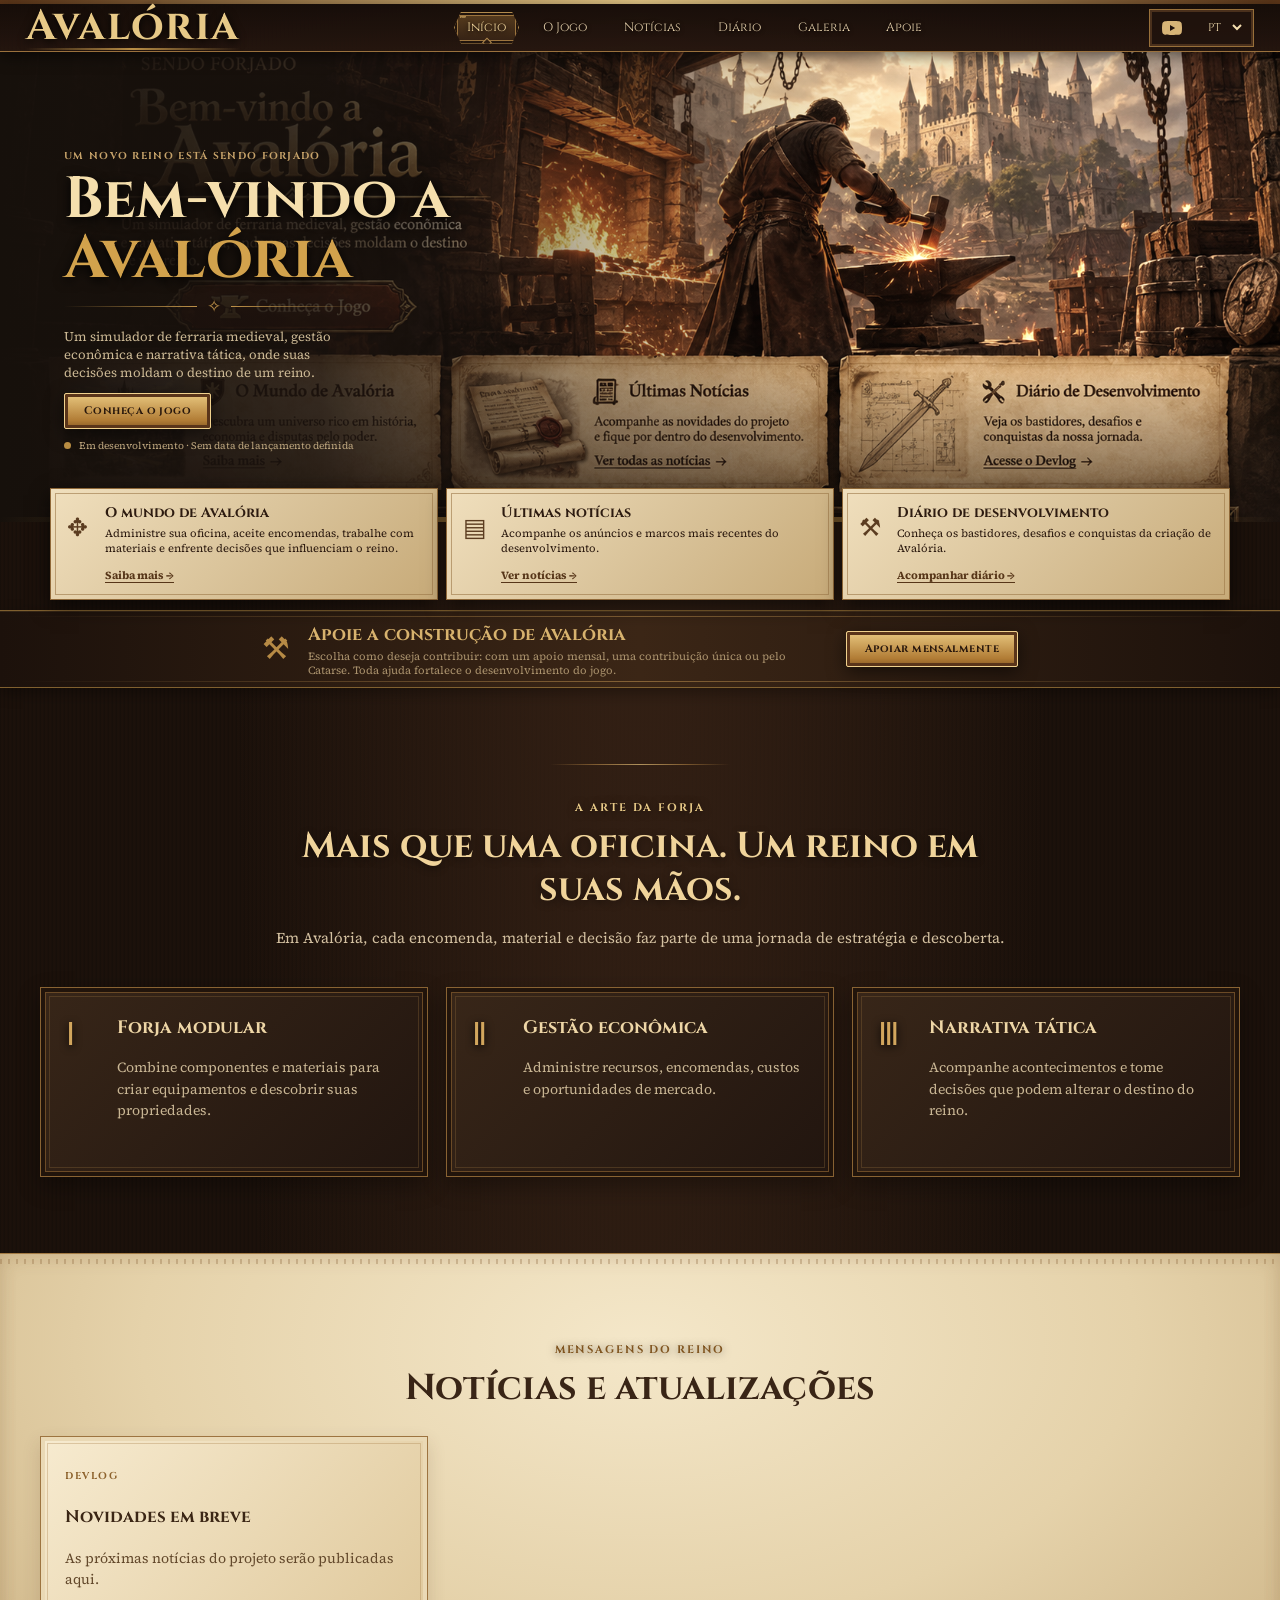
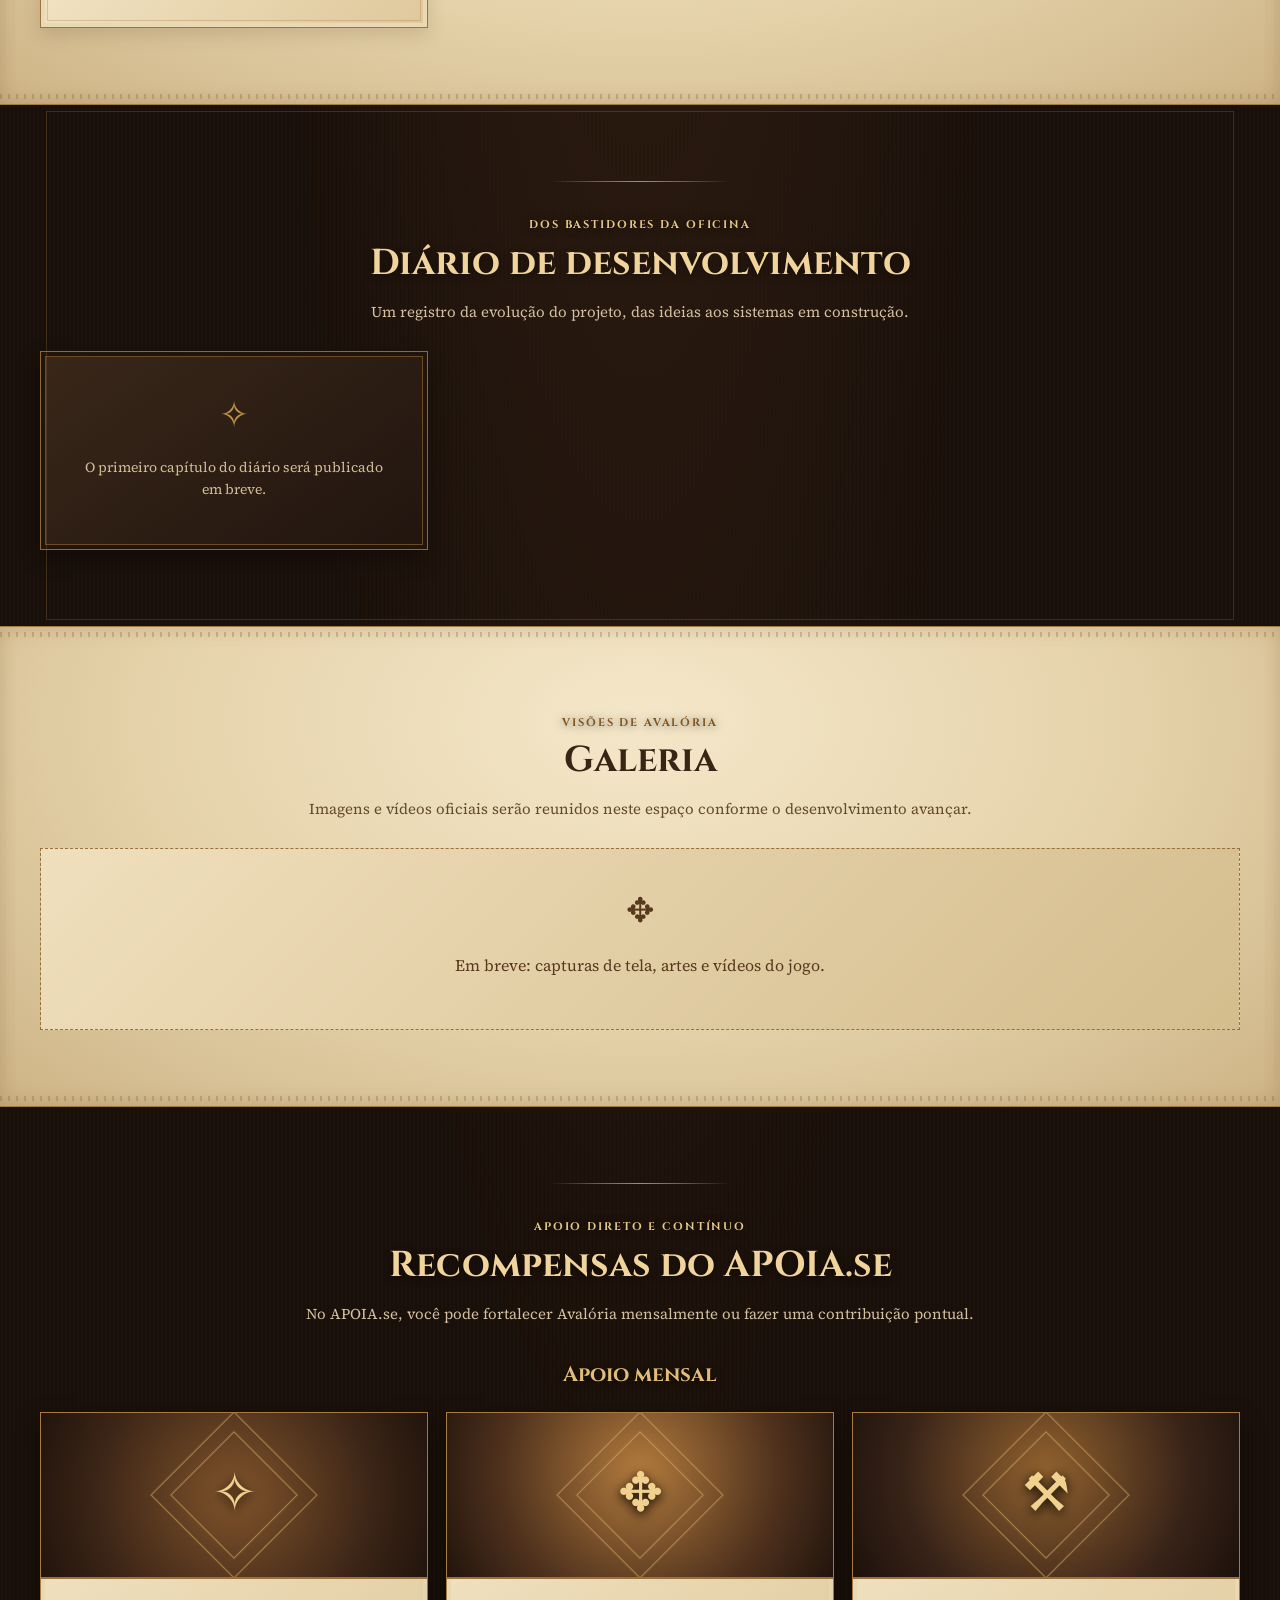
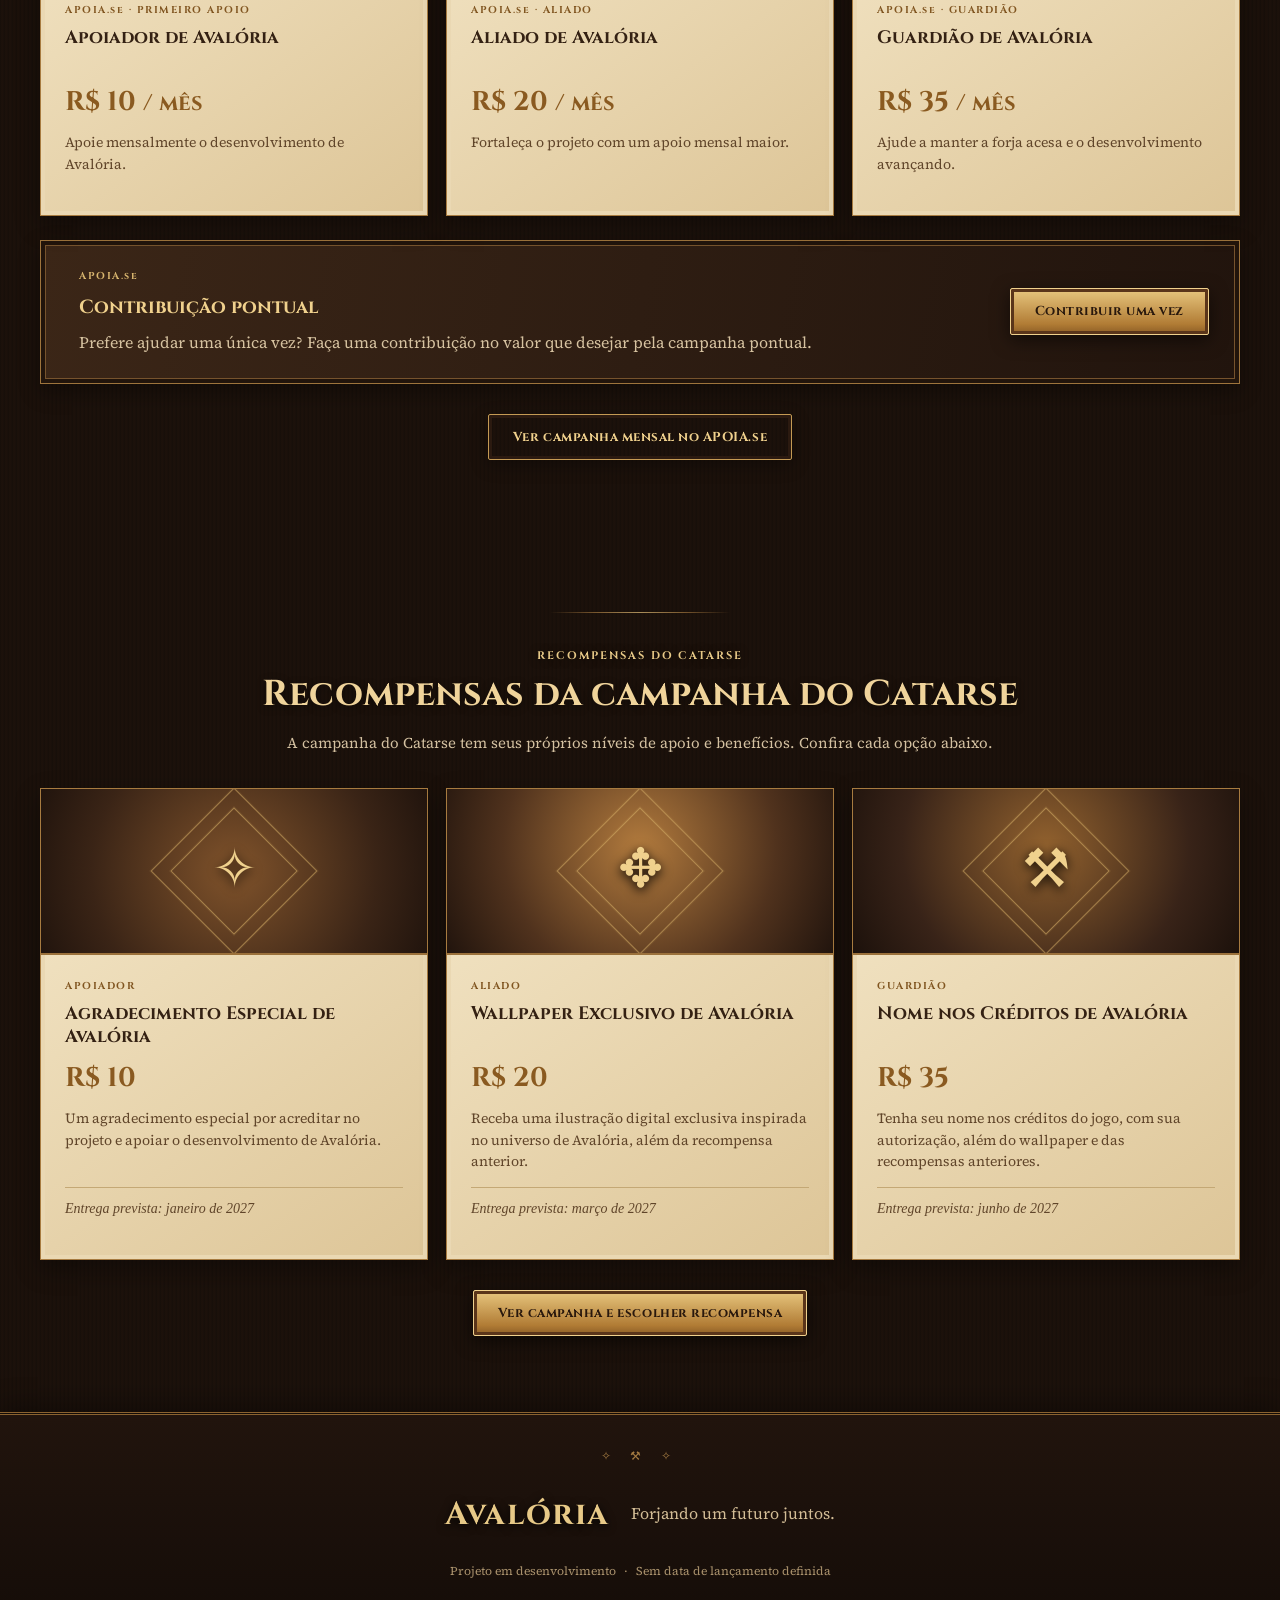
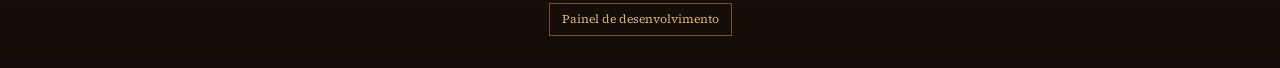
==== commit dd9502c0: "Point Apoie navigation to APOIA.se rewards section" ====
--- a/index.html
+++ b/index.html
@@ -37,7 +37,7 @@
       <a href="#noticias" data-i18n="nav.news">Notícias</a>
       <a href="#devlog" data-i18n="nav.devlog">Diário</a>
       <a href="#galeria" data-i18n="nav.gallery">Galeria</a>
-      <a href="#recompensas" data-i18n="nav.support">Apoie</a>
+      <a href="#recompensas-apoia" data-i18n="nav.support">Apoie</a>
     </nav>
     <div class="header-actions">
       <a class="social-icon social-youtube" href="https://www.youtube.com/@AVALORIADEV" target="_blank" rel="noopener noreferrer" aria-label="Canal oficial de Avalória no YouTube" title="YouTube">
--- a/assets/css/style.css
+++ b/assets/css/style.css
@@ -395,3 +395,17 @@
  color:#f5d99e;
 }
 .main-nav a.active-section:before,.main-nav a.active-section:after{display:block}
+
+
+/* Ícone oficial do YouTube no agrupamento social do cabeçalho */
+.header-actions{display:flex;align-items:center;gap:12px}
+.social-icon{
+ display:inline-flex;align-items:center;justify-content:center;
+ width:28px;height:28px;color:#d7b477;
+ transition:color .18s ease,transform .18s ease,filter .18s ease
+}
+.social-icon svg{display:block;width:20px;height:20px;fill:currentColor}
+.social-icon:hover,.social-icon:focus-visible{
+ color:#fff0c8;transform:translateY(-1px);filter:drop-shadow(0 0 5px #d9ad5d88)
+}
+@media(max-width:950px){.header-actions{gap:10px}.social-icon{width:30px;height:30px}}
